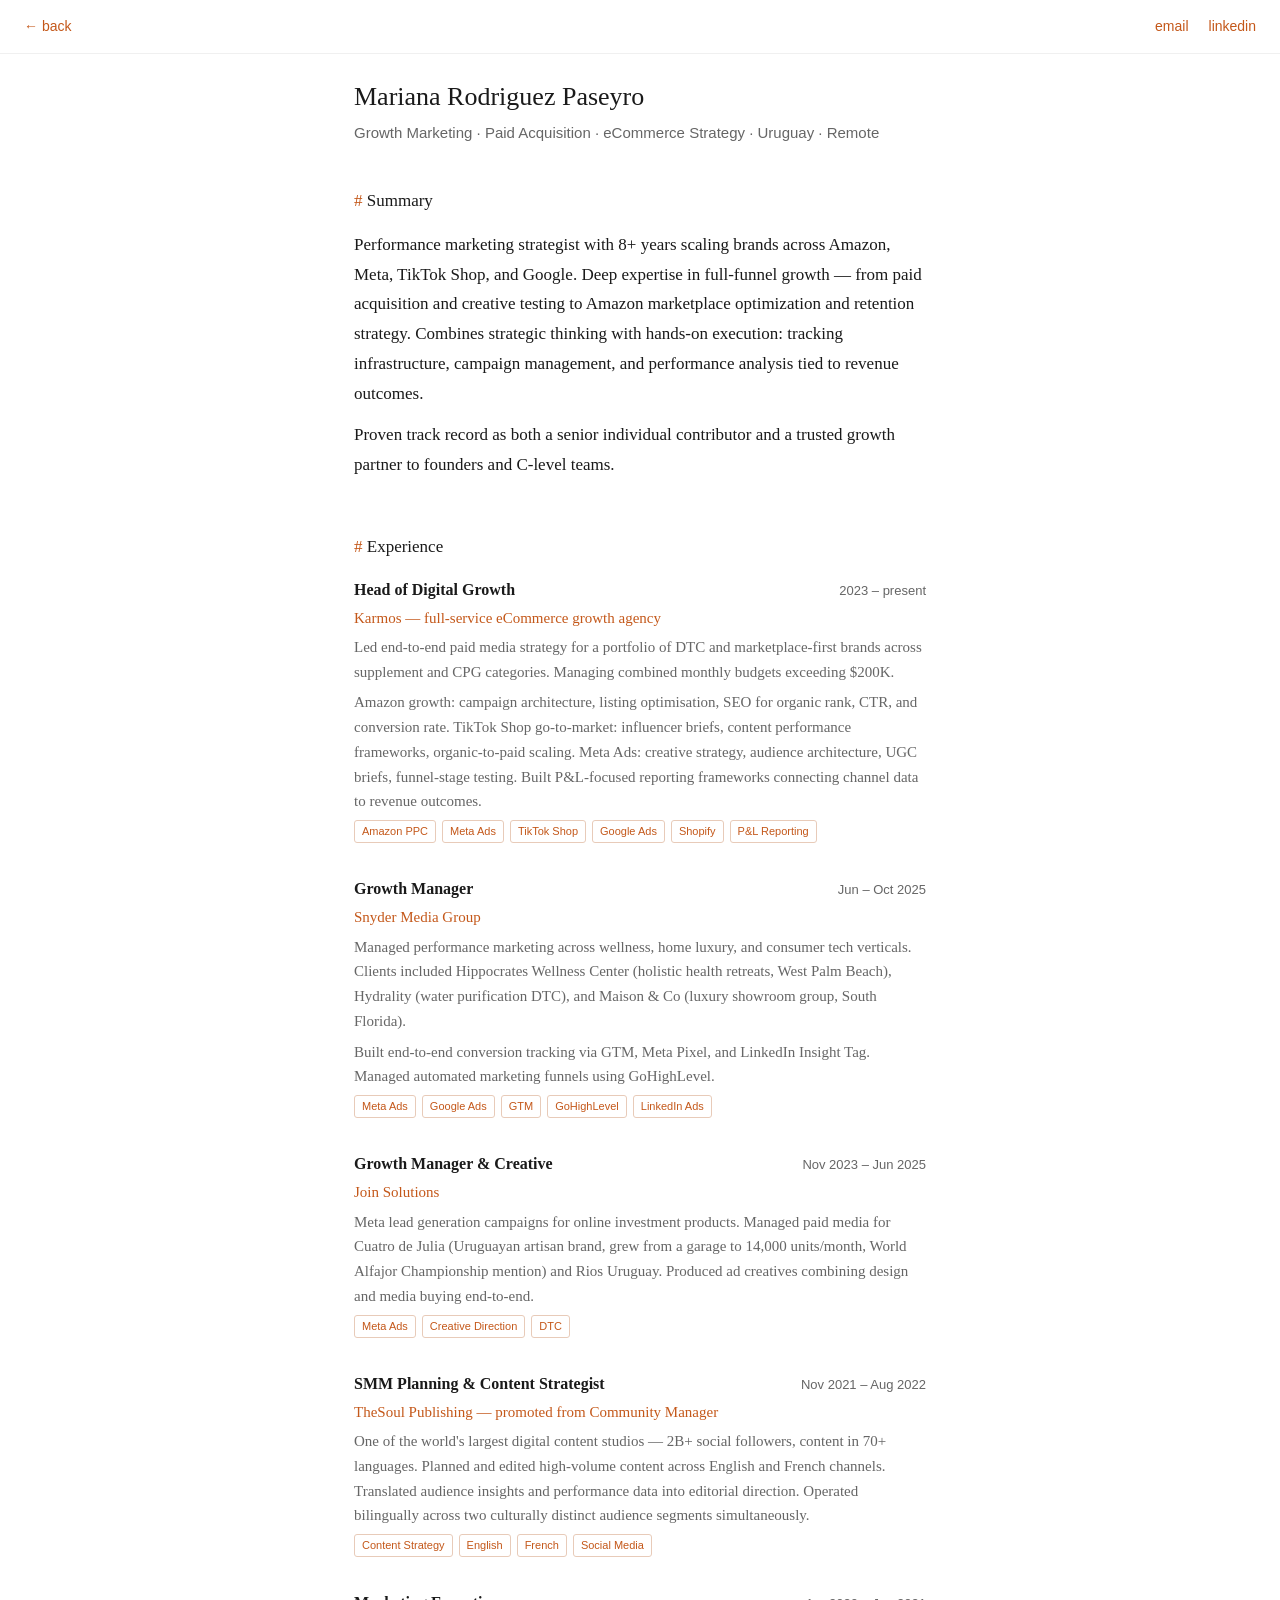
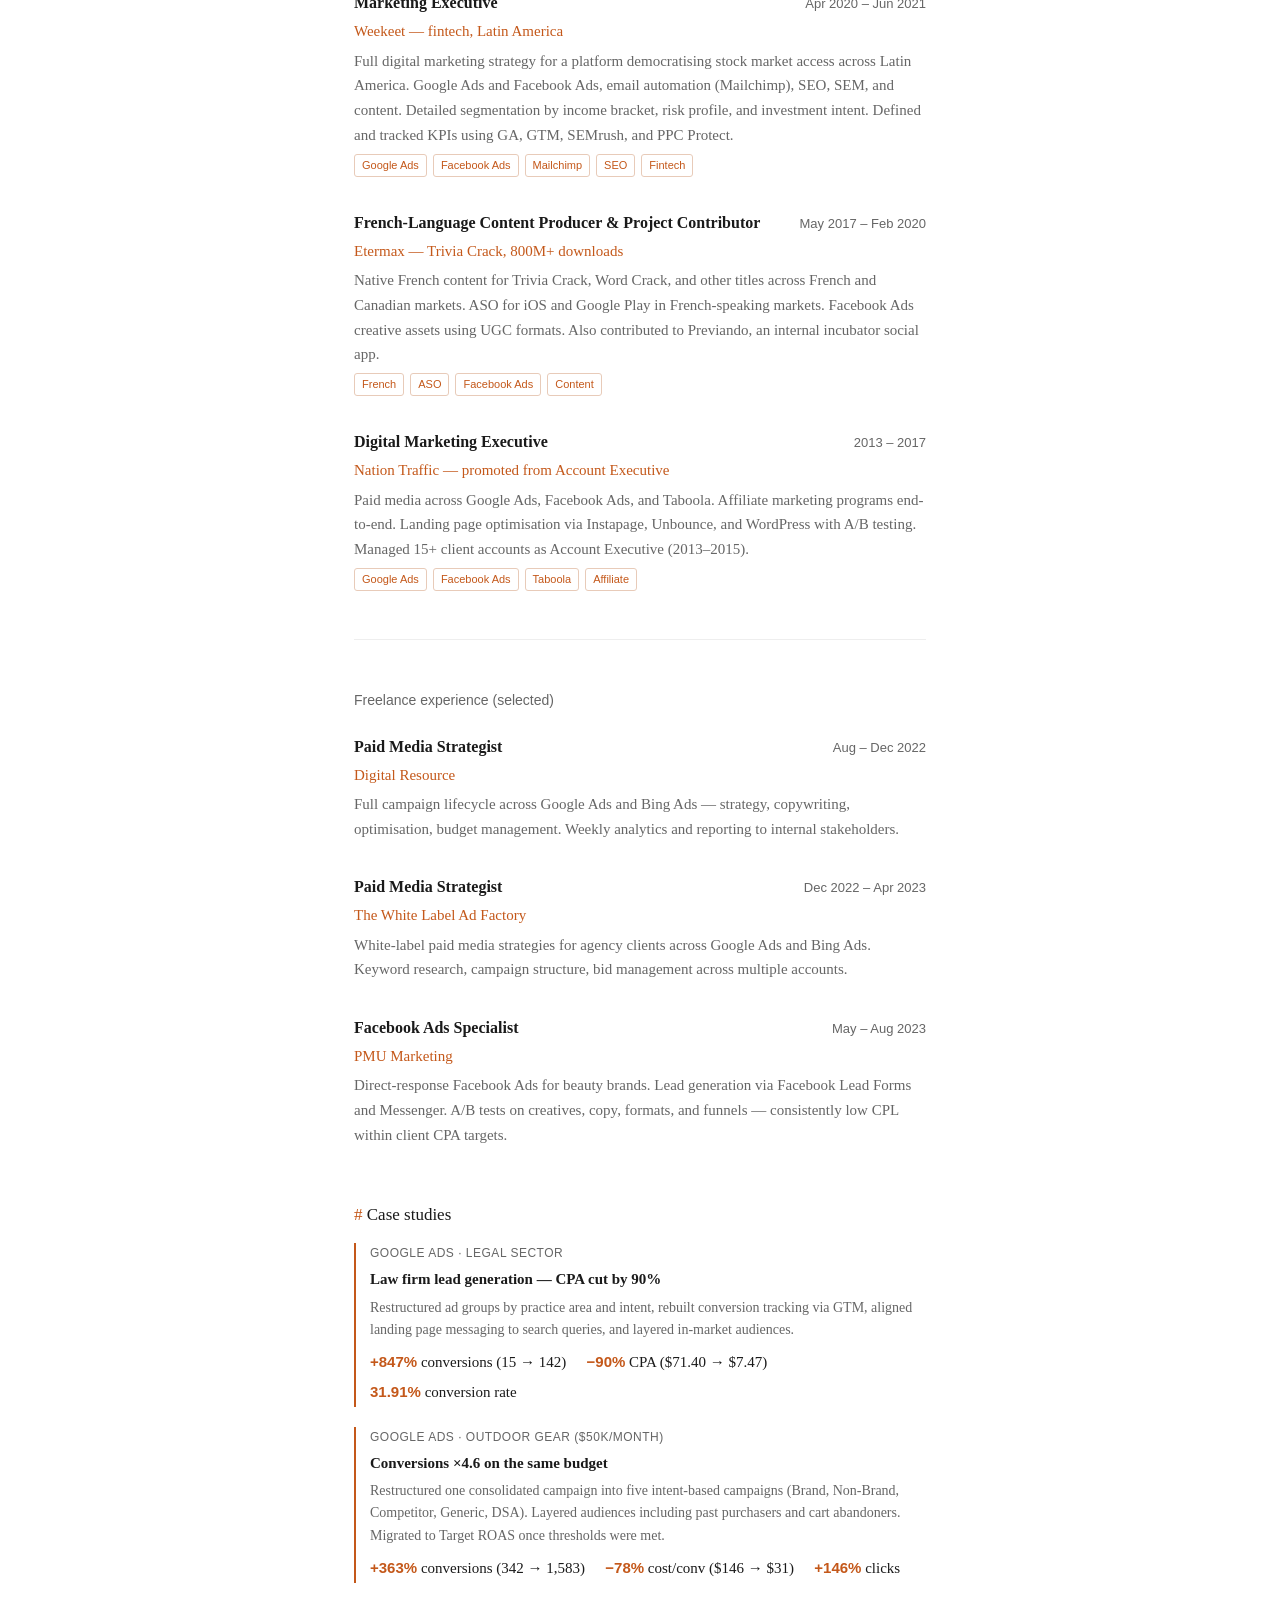
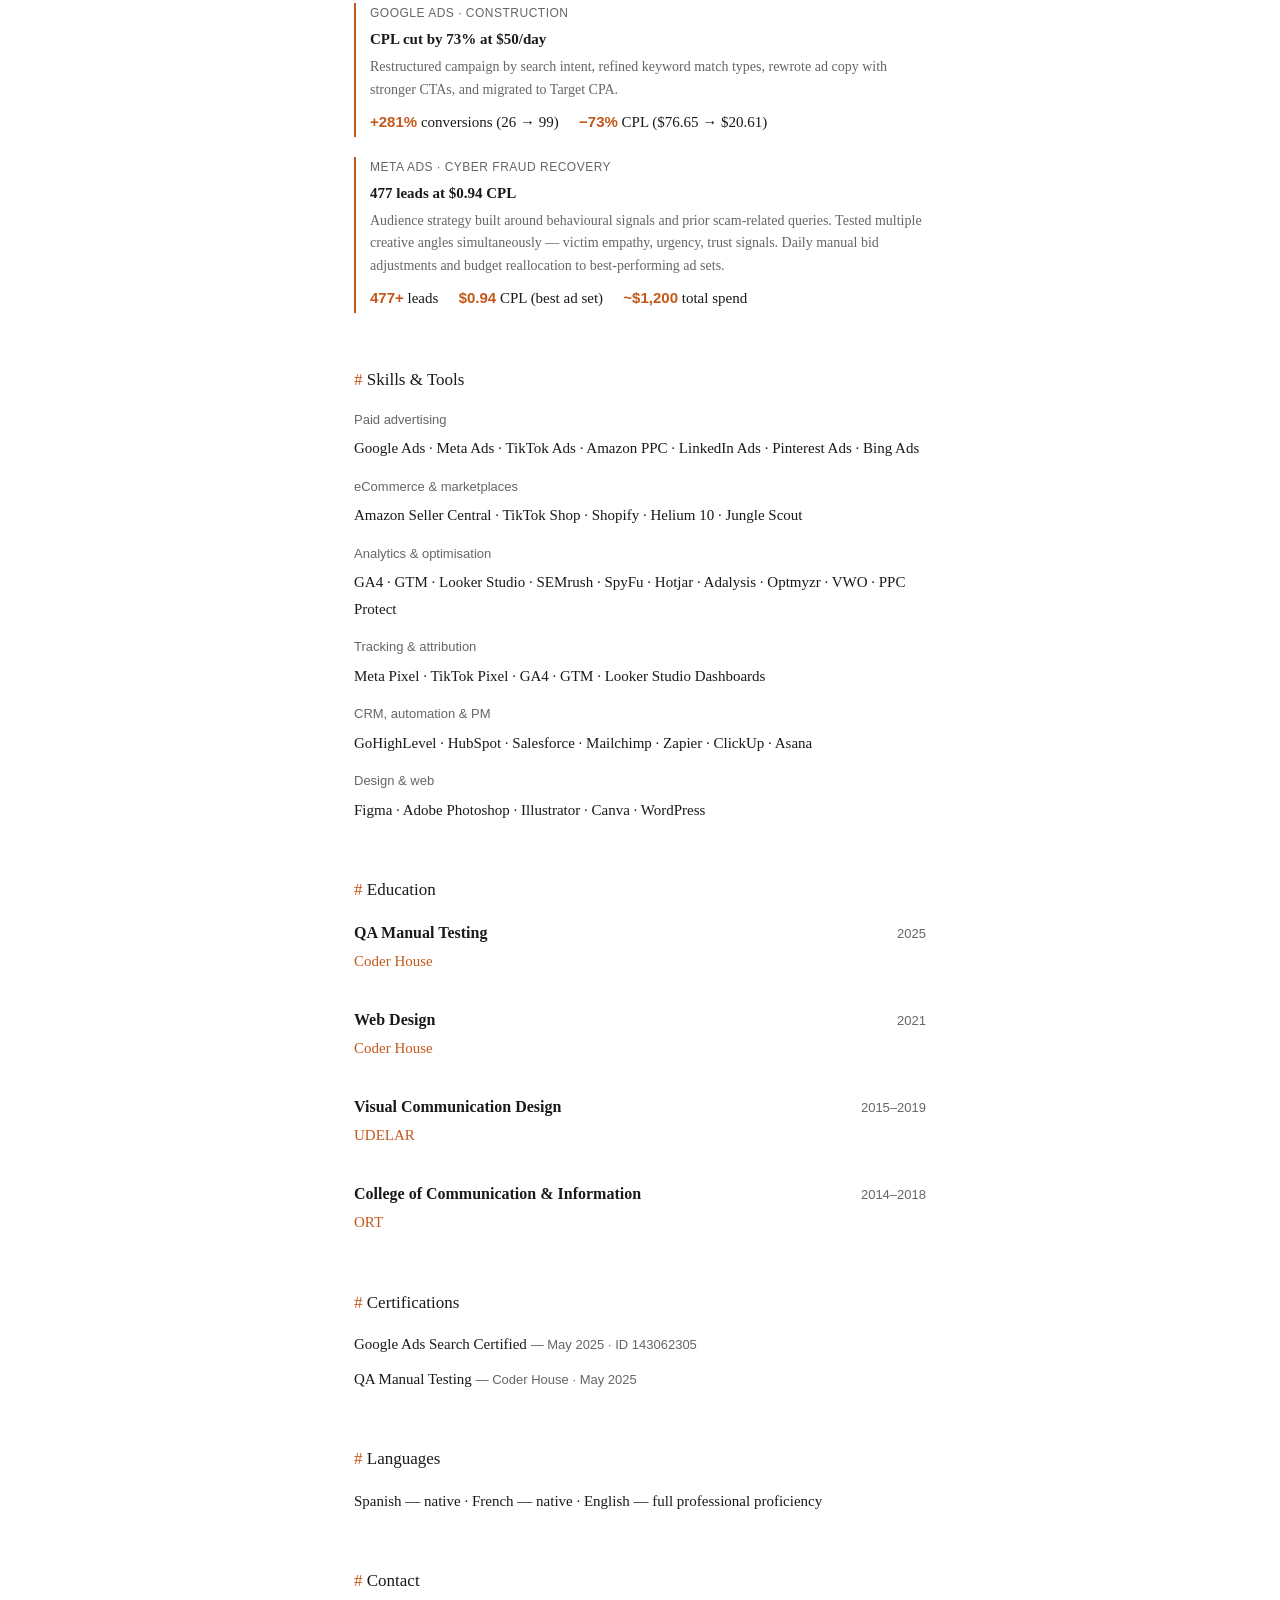
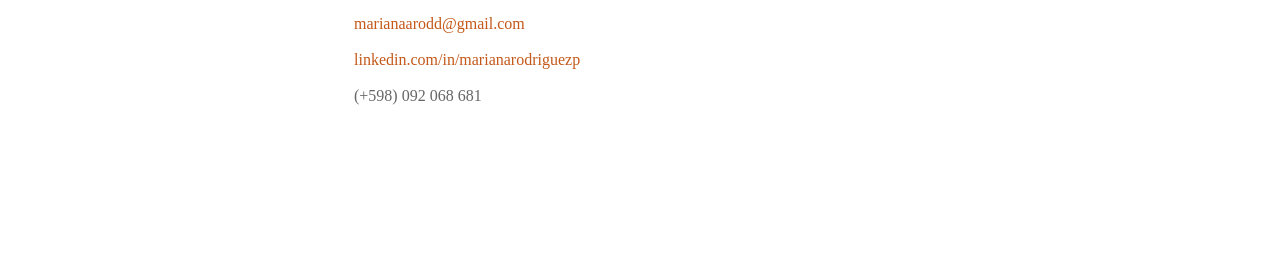
==== cv.html @ 10cc5218 "Add files via upload" ====
<!DOCTYPE html>
<html lang="en">
<head>
<meta charset="UTF-8">
<meta name="viewport" content="width=device-width, initial-scale=1.0">
<title>Mariana Rodriguez — CV</title>
<link rel="preconnect" href="https://fonts.googleapis.com">
<link href="https://fonts.googleapis.com/css2?family=IBM+Plex+Mono:ital,wght@0,400;0,500;1,400&family=IBM+Plex+Sans:wght@300;400;500&display=swap" rel="stylesheet">
<style>
  *, *::before, *::after { box-sizing: border-box; margin: 0; padding: 0; }
  :root { --accent: #C4581A; --text: #1a1a1a; --muted: #666; }

  body {
    background: #fff;
    color: var(--text);
    font-family: Georgia, 'Times New Roman', serif;
    font-size: 17px;
    line-height: 1.75;
    max-width: 620px;
    margin: 0 auto;
    padding: 80px 24px 100px;
  }

  .top-nav {
    position: fixed;
    top: 0; left: 0; right: 0;
    background: #fff;
    padding: 14px 24px;
    display: flex;
    justify-content: space-between;
    align-items: center;
    border-bottom: 1px solid #f0f0f0;
    z-index: 10;
  }

  .top-nav a {
    color: var(--accent);
    text-decoration: none;
    font-size: 14px;
    font-family: sans-serif;
  }

  .top-nav a:hover { text-decoration: underline; }

  .nav-right { display: flex; gap: 20px; }

  section { margin-bottom: 52px; }

  h1 {
    font-size: 26px;
    font-weight: normal;
    line-height: 1.3;
    margin-bottom: 6px;
  }

  .headline {
    font-size: 15px;
    color: var(--muted);
    font-family: sans-serif;
    margin-bottom: 40px;
  }

  h2 {
    font-size: 17px;
    font-weight: normal;
    margin-bottom: 14px;
  }

  h2::before { content: '# '; color: var(--accent); }

  p { margin-bottom: 12px; }
  p:last-child { margin-bottom: 0; }

  a { color: var(--accent); text-decoration: none; }
  a:hover { text-decoration: underline; }

  .exp-item { margin-bottom: 32px; }

  .exp-header {
    display: flex;
    justify-content: space-between;
    align-items: baseline;
    gap: 12px;
    flex-wrap: wrap;
    margin-bottom: 1px;
  }

  .exp-role { font-weight: bold; font-size: 16px; }
  .exp-period { font-size: 13px; color: var(--muted); font-family: sans-serif; white-space: nowrap; }
  .exp-company { color: var(--accent); font-size: 15px; margin-bottom: 4px; }
  .exp-desc { font-size: 15px; color: var(--muted); line-height: 1.65; margin-bottom: 6px; }

  .exp-tags { display: flex; flex-wrap: wrap; gap: 6px; margin-top: 6px; }

  .tag {
    display: inline-block;
    font-size: 11px;
    font-family: sans-serif;
    color: var(--accent);
    border: 1px solid #e8cbb9;
    padding: 1px 7px;
    border-radius: 3px;
  }

  .result-item {
    margin-bottom: 20px;
    padding-left: 14px;
    border-left: 2px solid var(--accent);
  }

  .result-platform { font-size: 12px; color: var(--muted); font-family: sans-serif; text-transform: uppercase; letter-spacing: 0.5px; margin-bottom: 2px; }
  .result-title { font-size: 15px; font-weight: bold; margin-bottom: 4px; }
  .result-desc { font-size: 14px; color: var(--muted); line-height: 1.6; margin-bottom: 6px; }
  .result-numbers { font-size: 14px; }

  .result-stat {
    display: inline-block;
    margin-right: 16px;
    font-size: 15px;
  }

  .result-stat strong {
    font-family: sans-serif;
    color: var(--accent);
  }

  .skills-block { margin-bottom: 14px; font-size: 15px; }
  .skills-label { color: var(--muted); font-size: 13px; font-family: sans-serif; margin-bottom: 4px; }

  .divider {
    border: none;
    border-top: 1px solid #eee;
    margin: 48px 0;
  }

  .cert-item { margin-bottom: 8px; font-size: 15px; }
  .cert-detail { color: var(--muted); font-size: 13px; font-family: sans-serif; }
</style>
</head>
<body>

<nav class="top-nav" style="font-family: 'IBM Plex Mono', monospace;">
  <a href="index.html">← back</a>
  <div class="nav-right">
    <a href="mailto:marianaarodd@gmail.com">email</a>
    <a href="https://linkedin.com/in/marianarodriguezp" target="_blank">linkedin</a>
  </div>
</nav>

<h1>Mariana Rodriguez Paseyro</h1>
<p class="headline">Growth Marketing · Paid Acquisition · eCommerce Strategy · Uruguay · Remote</p>

<section>
  <h2>Summary</h2>
  <p>Performance marketing strategist with 8+ years scaling brands across Amazon, Meta, TikTok Shop, and Google. Deep expertise in full-funnel growth — from paid acquisition and creative testing to Amazon marketplace optimization and retention strategy. Combines strategic thinking with hands-on execution: tracking infrastructure, campaign management, and performance analysis tied to revenue outcomes.</p>
  <p>Proven track record as both a senior individual contributor and a trusted growth partner to founders and C-level teams.</p>
</section>

<section>
  <h2>Experience</h2>

  <div class="exp-item">
    <div class="exp-header">
      <span class="exp-role">Head of Digital Growth</span>
      <span class="exp-period">2023 – present</span>
    </div>
    <div class="exp-company">Karmos — full-service eCommerce growth agency</div>
    <p class="exp-desc">Led end-to-end paid media strategy for a portfolio of DTC and marketplace-first brands across supplement and CPG categories. Managing combined monthly budgets exceeding $200K.</p>
    <p class="exp-desc">Amazon growth: campaign architecture, listing optimisation, SEO for organic rank, CTR, and conversion rate. TikTok Shop go-to-market: influencer briefs, content performance frameworks, organic-to-paid scaling. Meta Ads: creative strategy, audience architecture, UGC briefs, funnel-stage testing. Built P&L-focused reporting frameworks connecting channel data to revenue outcomes.</p>
    <div class="exp-tags">
      <span class="tag">Amazon PPC</span><span class="tag">Meta Ads</span><span class="tag">TikTok Shop</span><span class="tag">Google Ads</span><span class="tag">Shopify</span><span class="tag">P&L Reporting</span>
    </div>
  </div>

  <div class="exp-item">
    <div class="exp-header">
      <span class="exp-role">Growth Manager</span>
      <span class="exp-period">Jun – Oct 2025</span>
    </div>
    <div class="exp-company">Snyder Media Group</div>
    <p class="exp-desc">Managed performance marketing across wellness, home luxury, and consumer tech verticals. Clients included Hippocrates Wellness Center (holistic health retreats, West Palm Beach), Hydrality (water purification DTC), and Maison & Co (luxury showroom group, South Florida).</p>
    <p class="exp-desc">Built end-to-end conversion tracking via GTM, Meta Pixel, and LinkedIn Insight Tag. Managed automated marketing funnels using GoHighLevel.</p>
    <div class="exp-tags">
      <span class="tag">Meta Ads</span><span class="tag">Google Ads</span><span class="tag">GTM</span><span class="tag">GoHighLevel</span><span class="tag">LinkedIn Ads</span>
    </div>
  </div>

  <div class="exp-item">
    <div class="exp-header">
      <span class="exp-role">Growth Manager & Creative</span>
      <span class="exp-period">Nov 2023 – Jun 2025</span>
    </div>
    <div class="exp-company">Join Solutions</div>
    <p class="exp-desc">Meta lead generation campaigns for online investment products. Managed paid media for Cuatro de Julia (Uruguayan artisan brand, grew from a garage to 14,000 units/month, World Alfajor Championship mention) and Rios Uruguay. Produced ad creatives combining design and media buying end-to-end.</p>
    <div class="exp-tags">
      <span class="tag">Meta Ads</span><span class="tag">Creative Direction</span><span class="tag">DTC</span>
    </div>
  </div>

  <div class="exp-item">
    <div class="exp-header">
      <span class="exp-role">SMM Planning & Content Strategist</span>
      <span class="exp-period">Nov 2021 – Aug 2022</span>
    </div>
    <div class="exp-company">TheSoul Publishing — promoted from Community Manager</div>
    <p class="exp-desc">One of the world's largest digital content studios — 2B+ social followers, content in 70+ languages. Planned and edited high-volume content across English and French channels. Translated audience insights and performance data into editorial direction. Operated bilingually across two culturally distinct audience segments simultaneously.</p>
    <div class="exp-tags">
      <span class="tag">Content Strategy</span><span class="tag">English</span><span class="tag">French</span><span class="tag">Social Media</span>
    </div>
  </div>

  <div class="exp-item">
    <div class="exp-header">
      <span class="exp-role">Marketing Executive</span>
      <span class="exp-period">Apr 2020 – Jun 2021</span>
    </div>
    <div class="exp-company">Weekeet — fintech, Latin America</div>
    <p class="exp-desc">Full digital marketing strategy for a platform democratising stock market access across Latin America. Google Ads and Facebook Ads, email automation (Mailchimp), SEO, SEM, and content. Detailed segmentation by income bracket, risk profile, and investment intent. Defined and tracked KPIs using GA, GTM, SEMrush, and PPC Protect.</p>
    <div class="exp-tags">
      <span class="tag">Google Ads</span><span class="tag">Facebook Ads</span><span class="tag">Mailchimp</span><span class="tag">SEO</span><span class="tag">Fintech</span>
    </div>
  </div>

  <div class="exp-item">
    <div class="exp-header">
      <span class="exp-role">French-Language Content Producer & Project Contributor</span>
      <span class="exp-period">May 2017 – Feb 2020</span>
    </div>
    <div class="exp-company">Etermax — Trivia Crack, 800M+ downloads</div>
    <p class="exp-desc">Native French content for Trivia Crack, Word Crack, and other titles across French and Canadian markets. ASO for iOS and Google Play in French-speaking markets. Facebook Ads creative assets using UGC formats. Also contributed to Previando, an internal incubator social app.</p>
    <div class="exp-tags">
      <span class="tag">French</span><span class="tag">ASO</span><span class="tag">Facebook Ads</span><span class="tag">Content</span>
    </div>
  </div>

  <div class="exp-item">
    <div class="exp-header">
      <span class="exp-role">Digital Marketing Executive</span>
      <span class="exp-period">2013 – 2017</span>
    </div>
    <div class="exp-company">Nation Traffic — promoted from Account Executive</div>
    <p class="exp-desc">Paid media across Google Ads, Facebook Ads, and Taboola. Affiliate marketing programs end-to-end. Landing page optimisation via Instapage, Unbounce, and WordPress with A/B testing. Managed 15+ client accounts as Account Executive (2013–2015).</p>
    <div class="exp-tags">
      <span class="tag">Google Ads</span><span class="tag">Facebook Ads</span><span class="tag">Taboola</span><span class="tag">Affiliate</span>
    </div>
  </div>

  <hr class="divider">

  <p style="font-size: 14px; color: var(--muted); font-family: sans-serif; margin-bottom: 20px;">Freelance experience (selected)</p>

  <div class="exp-item">
    <div class="exp-header">
      <span class="exp-role">Paid Media Strategist</span>
      <span class="exp-period">Aug – Dec 2022</span>
    </div>
    <div class="exp-company">Digital Resource</div>
    <p class="exp-desc">Full campaign lifecycle across Google Ads and Bing Ads — strategy, copywriting, optimisation, budget management. Weekly analytics and reporting to internal stakeholders.</p>
  </div>

  <div class="exp-item">
    <div class="exp-header">
      <span class="exp-role">Paid Media Strategist</span>
      <span class="exp-period">Dec 2022 – Apr 2023</span>
    </div>
    <div class="exp-company">The White Label Ad Factory</div>
    <p class="exp-desc">White-label paid media strategies for agency clients across Google Ads and Bing Ads. Keyword research, campaign structure, bid management across multiple accounts.</p>
  </div>

  <div class="exp-item">
    <div class="exp-header">
      <span class="exp-role">Facebook Ads Specialist</span>
      <span class="exp-period">May – Aug 2023</span>
    </div>
    <div class="exp-company">PMU Marketing</div>
    <p class="exp-desc">Direct-response Facebook Ads for beauty brands. Lead generation via Facebook Lead Forms and Messenger. A/B tests on creatives, copy, formats, and funnels — consistently low CPL within client CPA targets.</p>
  </div>
</section>

<section>
  <h2>Case studies</h2>

  <div class="result-item">
    <div class="result-platform">Google Ads · Legal sector</div>
    <div class="result-title">Law firm lead generation — CPA cut by 90%</div>
    <p class="result-desc">Restructured ad groups by practice area and intent, rebuilt conversion tracking via GTM, aligned landing page messaging to search queries, and layered in-market audiences.</p>
    <div>
      <span class="result-stat"><strong>+847%</strong> conversions (15 → 142)</span>
      <span class="result-stat"><strong>−90%</strong> CPA ($71.40 → $7.47)</span>
      <span class="result-stat"><strong>31.91%</strong> conversion rate</span>
    </div>
  </div>

  <div class="result-item">
    <div class="result-platform">Google Ads · Outdoor Gear ($50K/month)</div>
    <div class="result-title">Conversions ×4.6 on the same budget</div>
    <p class="result-desc">Restructured one consolidated campaign into five intent-based campaigns (Brand, Non-Brand, Competitor, Generic, DSA). Layered audiences including past purchasers and cart abandoners. Migrated to Target ROAS once thresholds were met.</p>
    <div>
      <span class="result-stat"><strong>+363%</strong> conversions (342 → 1,583)</span>
      <span class="result-stat"><strong>−78%</strong> cost/conv ($146 → $31)</span>
      <span class="result-stat"><strong>+146%</strong> clicks</span>
    </div>
  </div>

  <div class="result-item">
    <div class="result-platform">Google Ads · Construction</div>
    <div class="result-title">CPL cut by 73% at $50/day</div>
    <p class="result-desc">Restructured campaign by search intent, refined keyword match types, rewrote ad copy with stronger CTAs, and migrated to Target CPA.</p>
    <div>
      <span class="result-stat"><strong>+281%</strong> conversions (26 → 99)</span>
      <span class="result-stat"><strong>−73%</strong> CPL ($76.65 → $20.61)</span>
    </div>
  </div>

  <div class="result-item">
    <div class="result-platform">Meta Ads · Cyber Fraud Recovery</div>
    <div class="result-title">477 leads at $0.94 CPL</div>
    <p class="result-desc">Audience strategy built around behavioural signals and prior scam-related queries. Tested multiple creative angles simultaneously — victim empathy, urgency, trust signals. Daily manual bid adjustments and budget reallocation to best-performing ad sets.</p>
    <div>
      <span class="result-stat"><strong>477+</strong> leads</span>
      <span class="result-stat"><strong>$0.94</strong> CPL (best ad set)</span>
      <span class="result-stat"><strong>~$1,200</strong> total spend</span>
    </div>
  </div>
</section>

<section>
  <h2>Skills & Tools</h2>

  <div class="skills-block">
    <div class="skills-label">Paid advertising</div>
    Google Ads · Meta Ads · TikTok Ads · Amazon PPC · LinkedIn Ads · Pinterest Ads · Bing Ads
  </div>
  <div class="skills-block">
    <div class="skills-label">eCommerce & marketplaces</div>
    Amazon Seller Central · TikTok Shop · Shopify · Helium 10 · Jungle Scout
  </div>
  <div class="skills-block">
    <div class="skills-label">Analytics & optimisation</div>
    GA4 · GTM · Looker Studio · SEMrush · SpyFu · Hotjar · Adalysis · Optmyzr · VWO · PPC Protect
  </div>
  <div class="skills-block">
    <div class="skills-label">Tracking & attribution</div>
    Meta Pixel · TikTok Pixel · GA4 · GTM · Looker Studio Dashboards
  </div>
  <div class="skills-block">
    <div class="skills-label">CRM, automation & PM</div>
    GoHighLevel · HubSpot · Salesforce · Mailchimp · Zapier · ClickUp · Asana
  </div>
  <div class="skills-block">
    <div class="skills-label">Design & web</div>
    Figma · Adobe Photoshop · Illustrator · Canva · WordPress
  </div>
</section>

<section>
  <h2>Education</h2>
  <div class="exp-item">
    <div class="exp-header">
      <span class="exp-role">QA Manual Testing</span>
      <span class="exp-period">2025</span>
    </div>
    <div class="exp-company">Coder House</div>
  </div>
  <div class="exp-item">
    <div class="exp-header">
      <span class="exp-role">Web Design</span>
      <span class="exp-period">2021</span>
    </div>
    <div class="exp-company">Coder House</div>
  </div>
  <div class="exp-item">
    <div class="exp-header">
      <span class="exp-role">Visual Communication Design</span>
      <span class="exp-period">2015–2019</span>
    </div>
    <div class="exp-company">UDELAR</div>
  </div>
  <div class="exp-item">
    <div class="exp-header">
      <span class="exp-role">College of Communication & Information</span>
      <span class="exp-period">2014–2018</span>
    </div>
    <div class="exp-company">ORT</div>
  </div>
</section>

<section>
  <h2>Certifications</h2>
  <div class="cert-item">Google Ads Search Certified <span class="cert-detail">— May 2025 · ID 143062305</span></div>
  <div class="cert-item">QA Manual Testing <span class="cert-detail">— Coder House · May 2025</span></div>
</section>

<section>
  <h2>Languages</h2>
  <div class="skills-block">Spanish — native · French — native · English — full professional proficiency</div>
</section>

<section>
  <h2>Contact</h2>
  <ul style="list-style:none; display:flex; flex-direction:column; gap:8px; font-size:16px;">
    <li><a href="mailto:marianaarodd@gmail.com">marianaarodd@gmail.com</a></li>
    <li><a href="https://linkedin.com/in/marianarodriguezp" target="_blank">linkedin.com/in/marianarodriguezp</a></li>
    <li style="color:var(--muted);">(+598) 092 068 681</li>
  </ul>
</section>

</body>
</html>
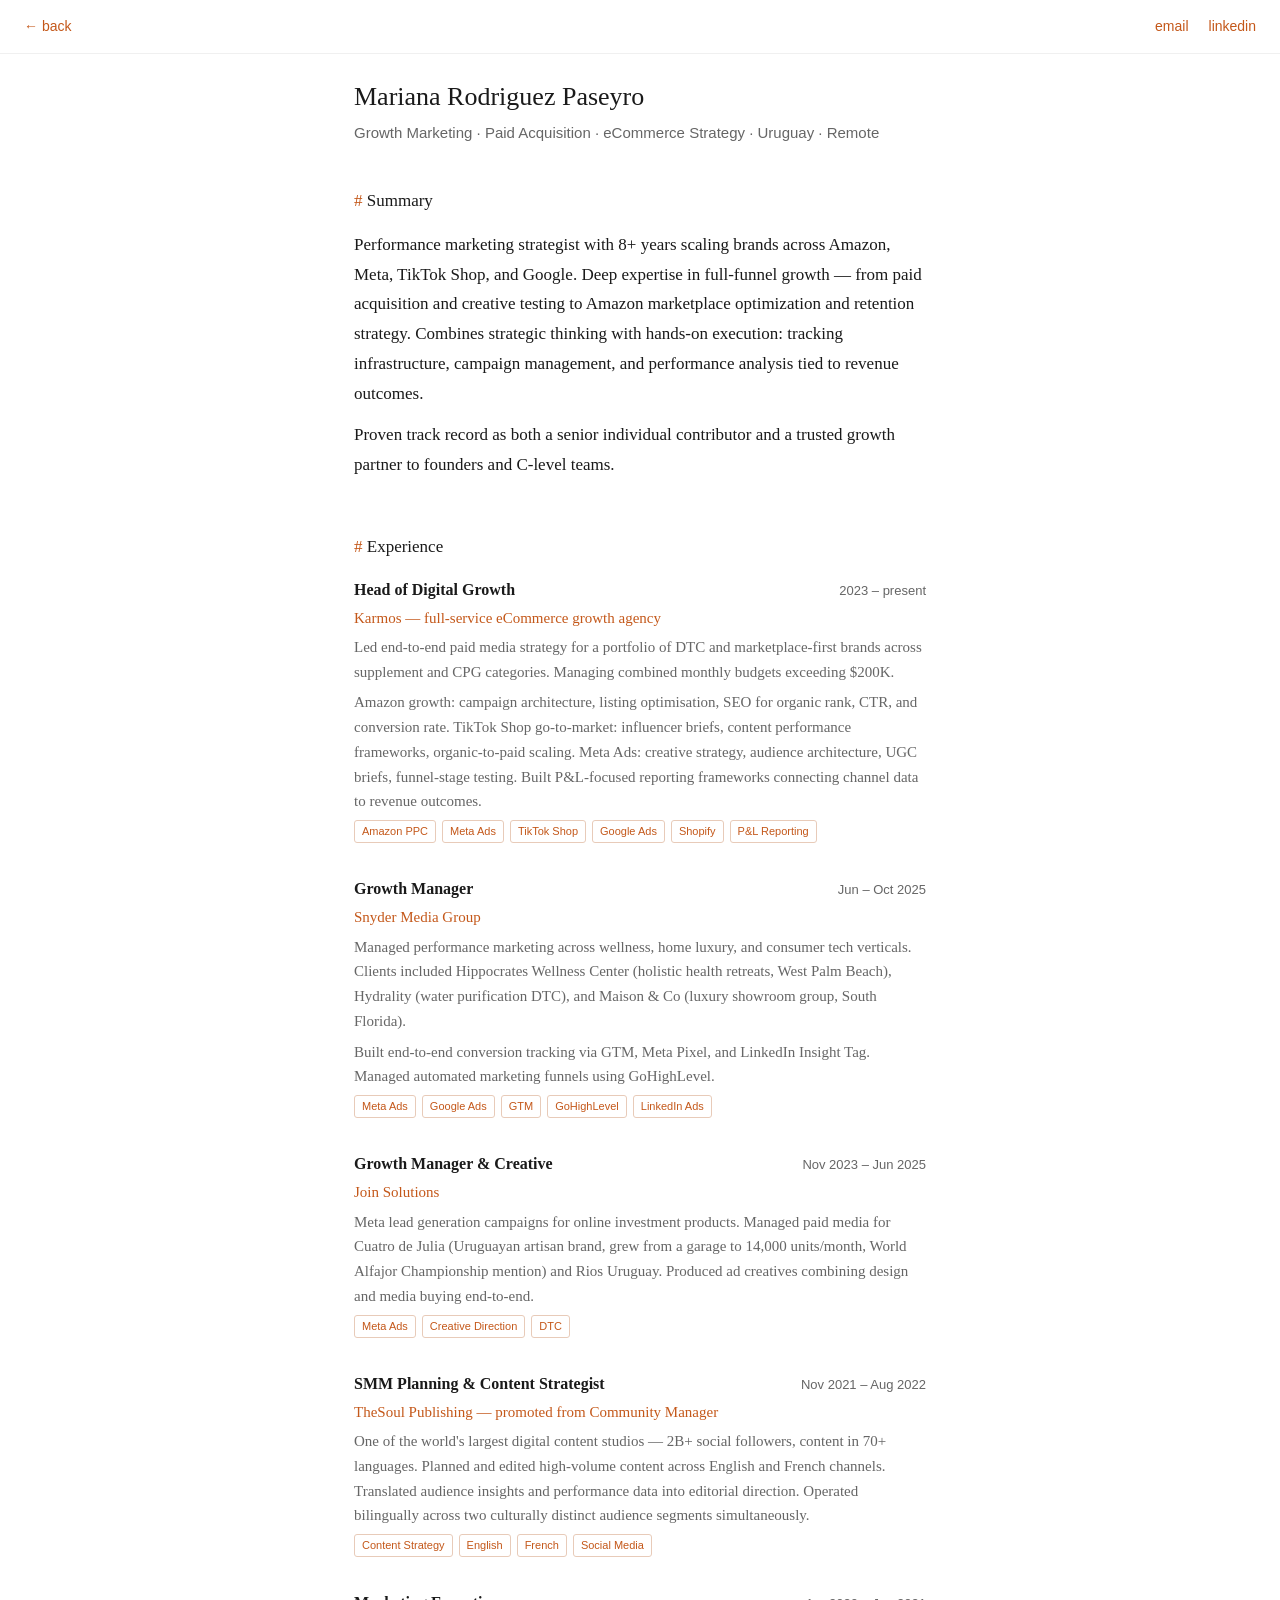
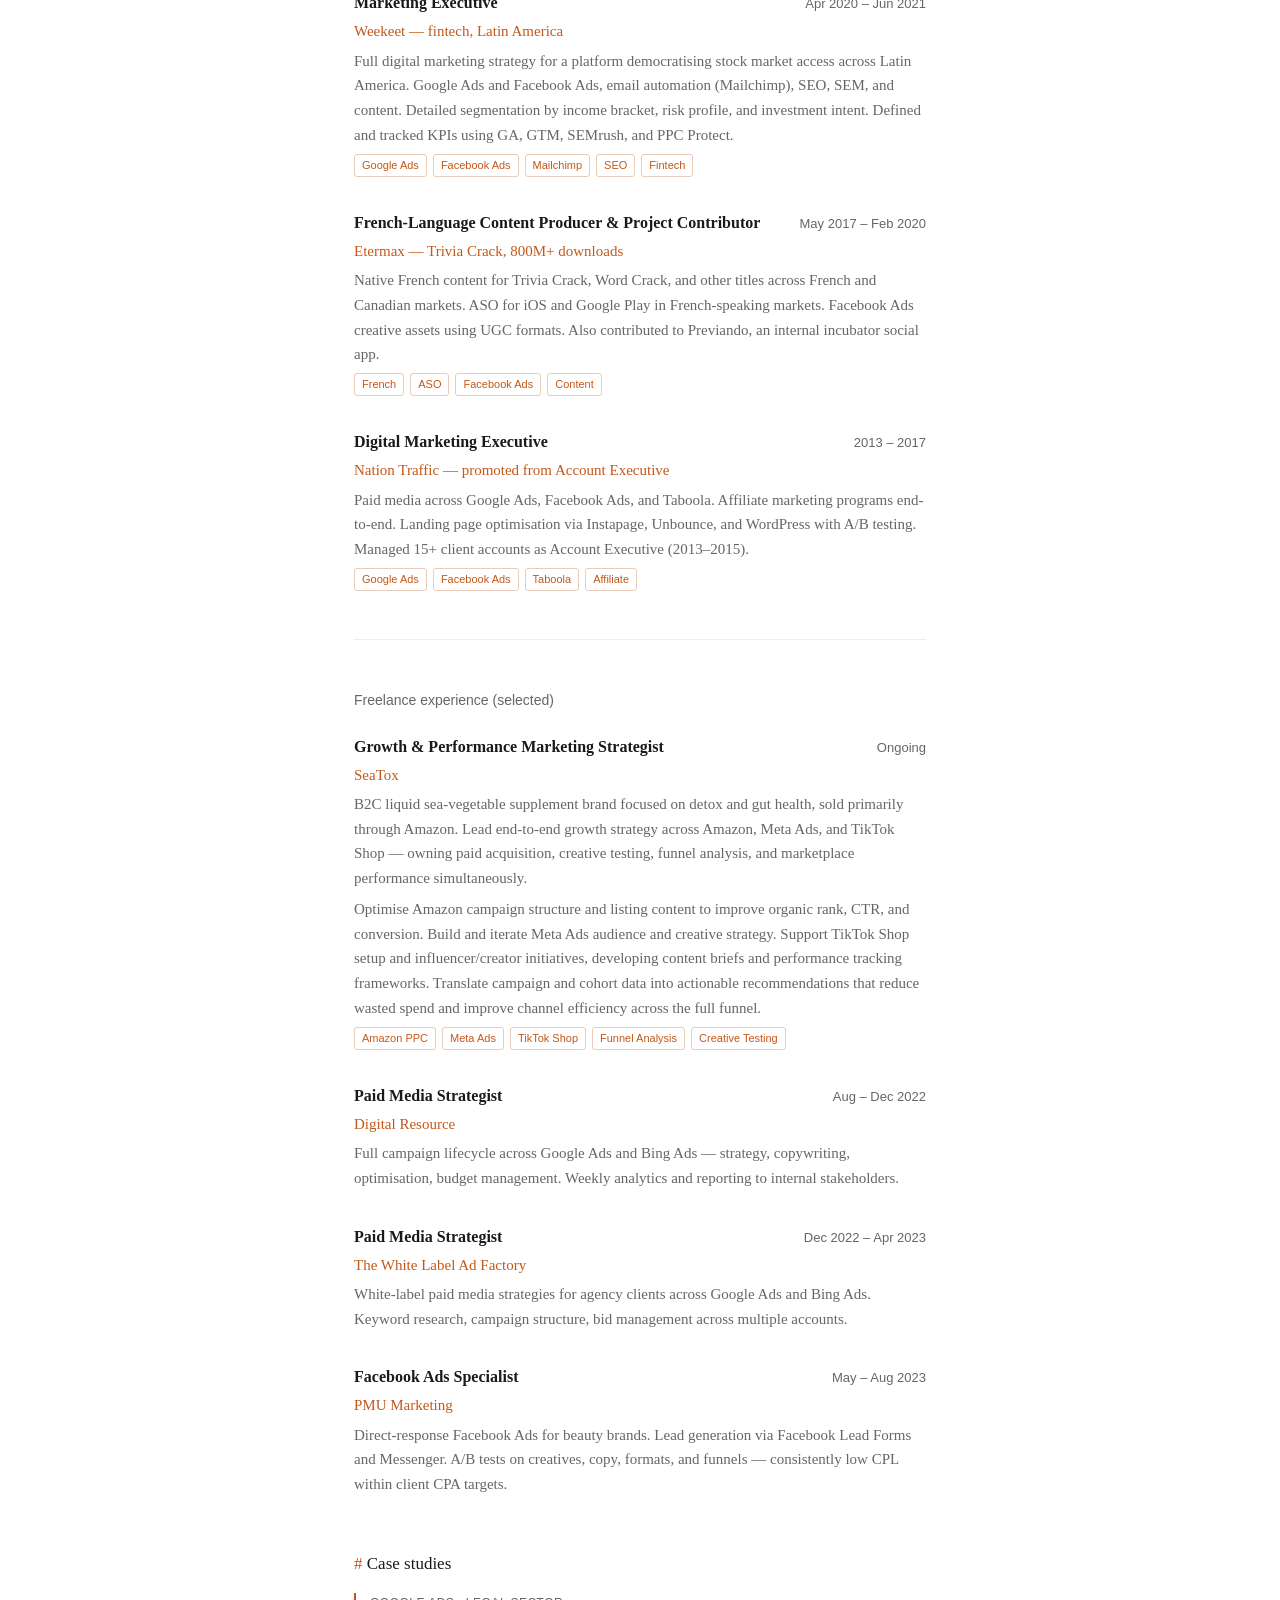
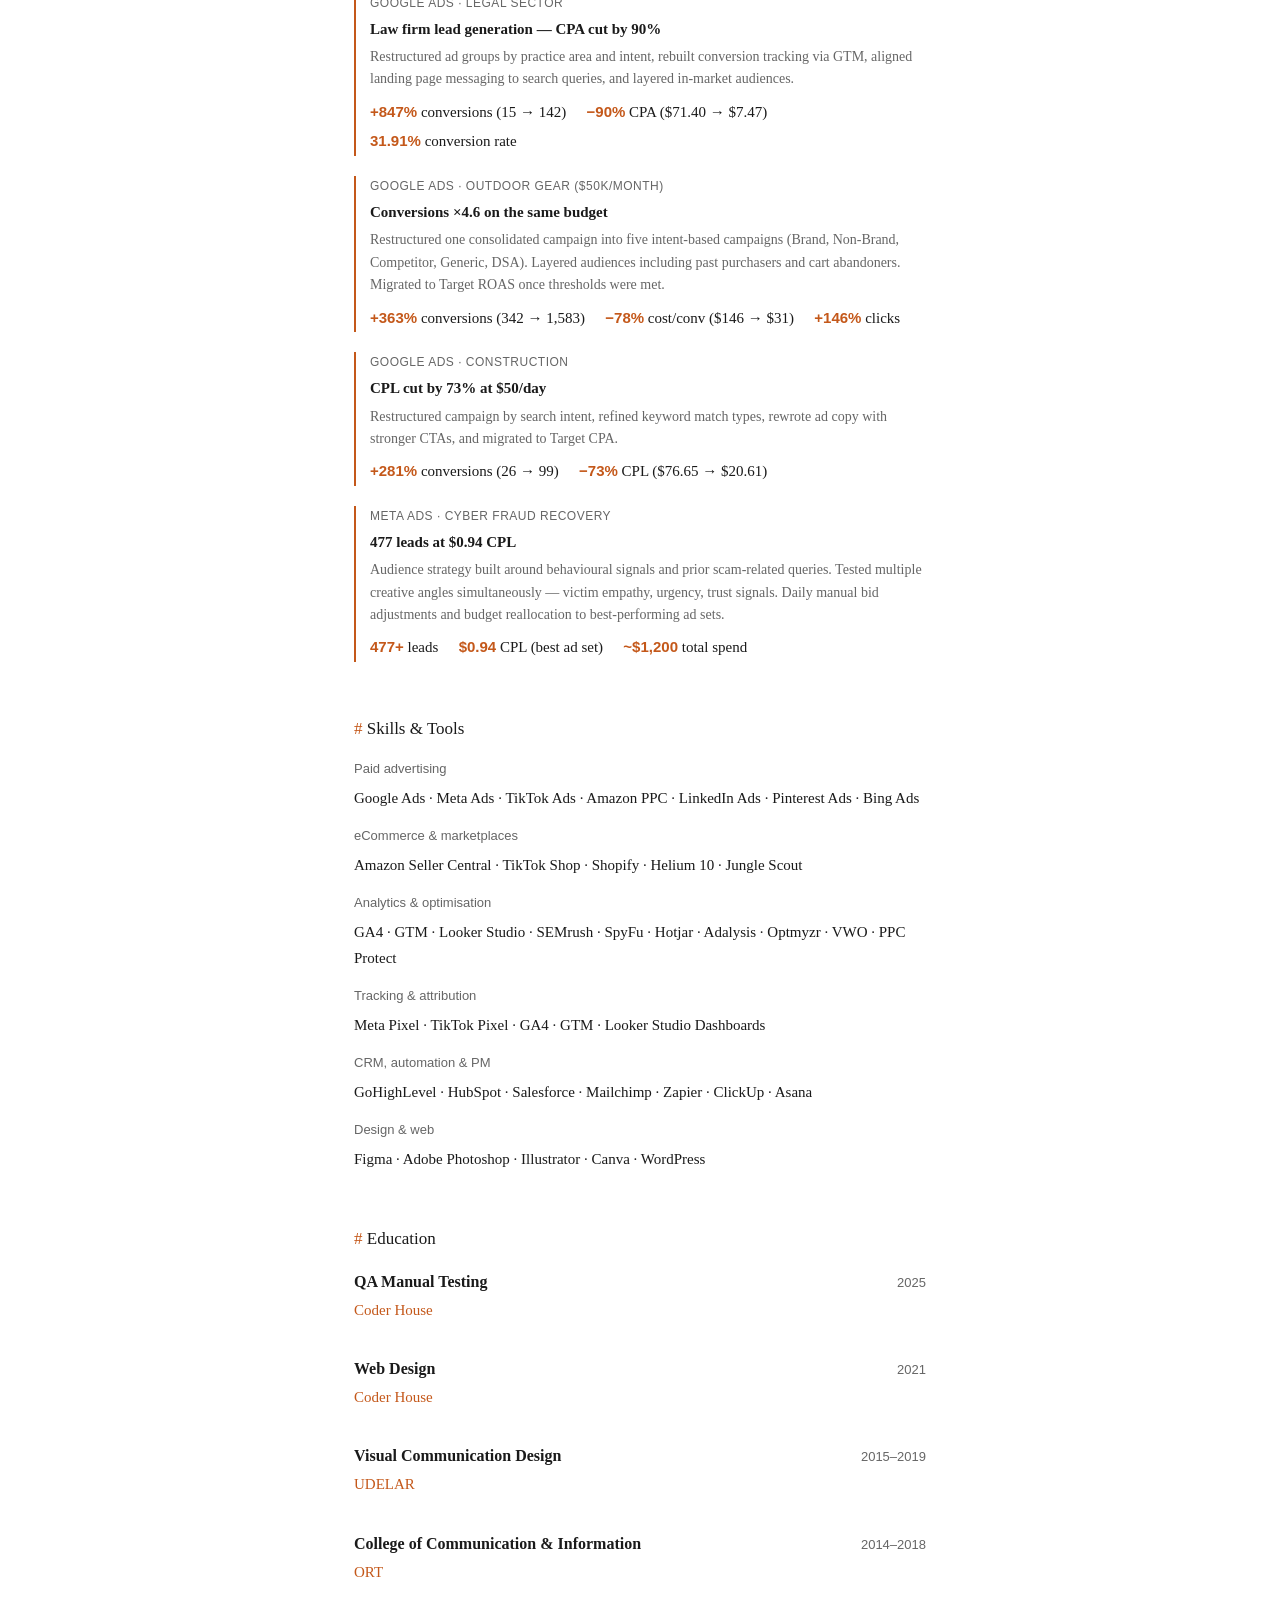
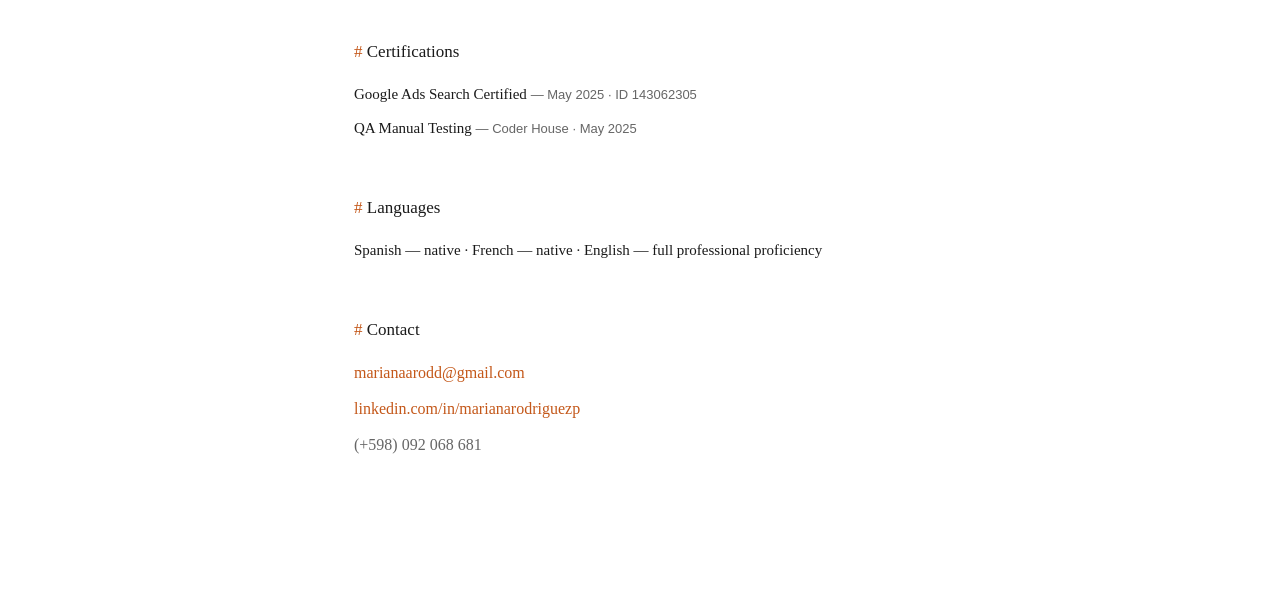
==== commit 0484b79c: "Add files via upload" ====
--- a/cv.html
+++ b/cv.html
@@ -251,6 +251,19 @@
 
   <div class="exp-item">
     <div class="exp-header">
+      <span class="exp-role">Growth & Performance Marketing Strategist</span>
+      <span class="exp-period">Ongoing</span>
+    </div>
+    <div class="exp-company">SeaTox</div>
+    <p class="exp-desc">B2C liquid sea-vegetable supplement brand focused on detox and gut health, sold primarily through Amazon. Lead end-to-end growth strategy across Amazon, Meta Ads, and TikTok Shop — owning paid acquisition, creative testing, funnel analysis, and marketplace performance simultaneously.</p>
+    <p class="exp-desc">Optimise Amazon campaign structure and listing content to improve organic rank, CTR, and conversion. Build and iterate Meta Ads audience and creative strategy. Support TikTok Shop setup and influencer/creator initiatives, developing content briefs and performance tracking frameworks. Translate campaign and cohort data into actionable recommendations that reduce wasted spend and improve channel efficiency across the full funnel.</p>
+    <div class="exp-tags">
+      <span class="tag">Amazon PPC</span><span class="tag">Meta Ads</span><span class="tag">TikTok Shop</span><span class="tag">Funnel Analysis</span><span class="tag">Creative Testing</span>
+    </div>
+  </div>
+
+  <div class="exp-item">
+    <div class="exp-header">
       <span class="exp-role">Paid Media Strategist</span>
       <span class="exp-period">Aug – Dec 2022</span>
     </div>
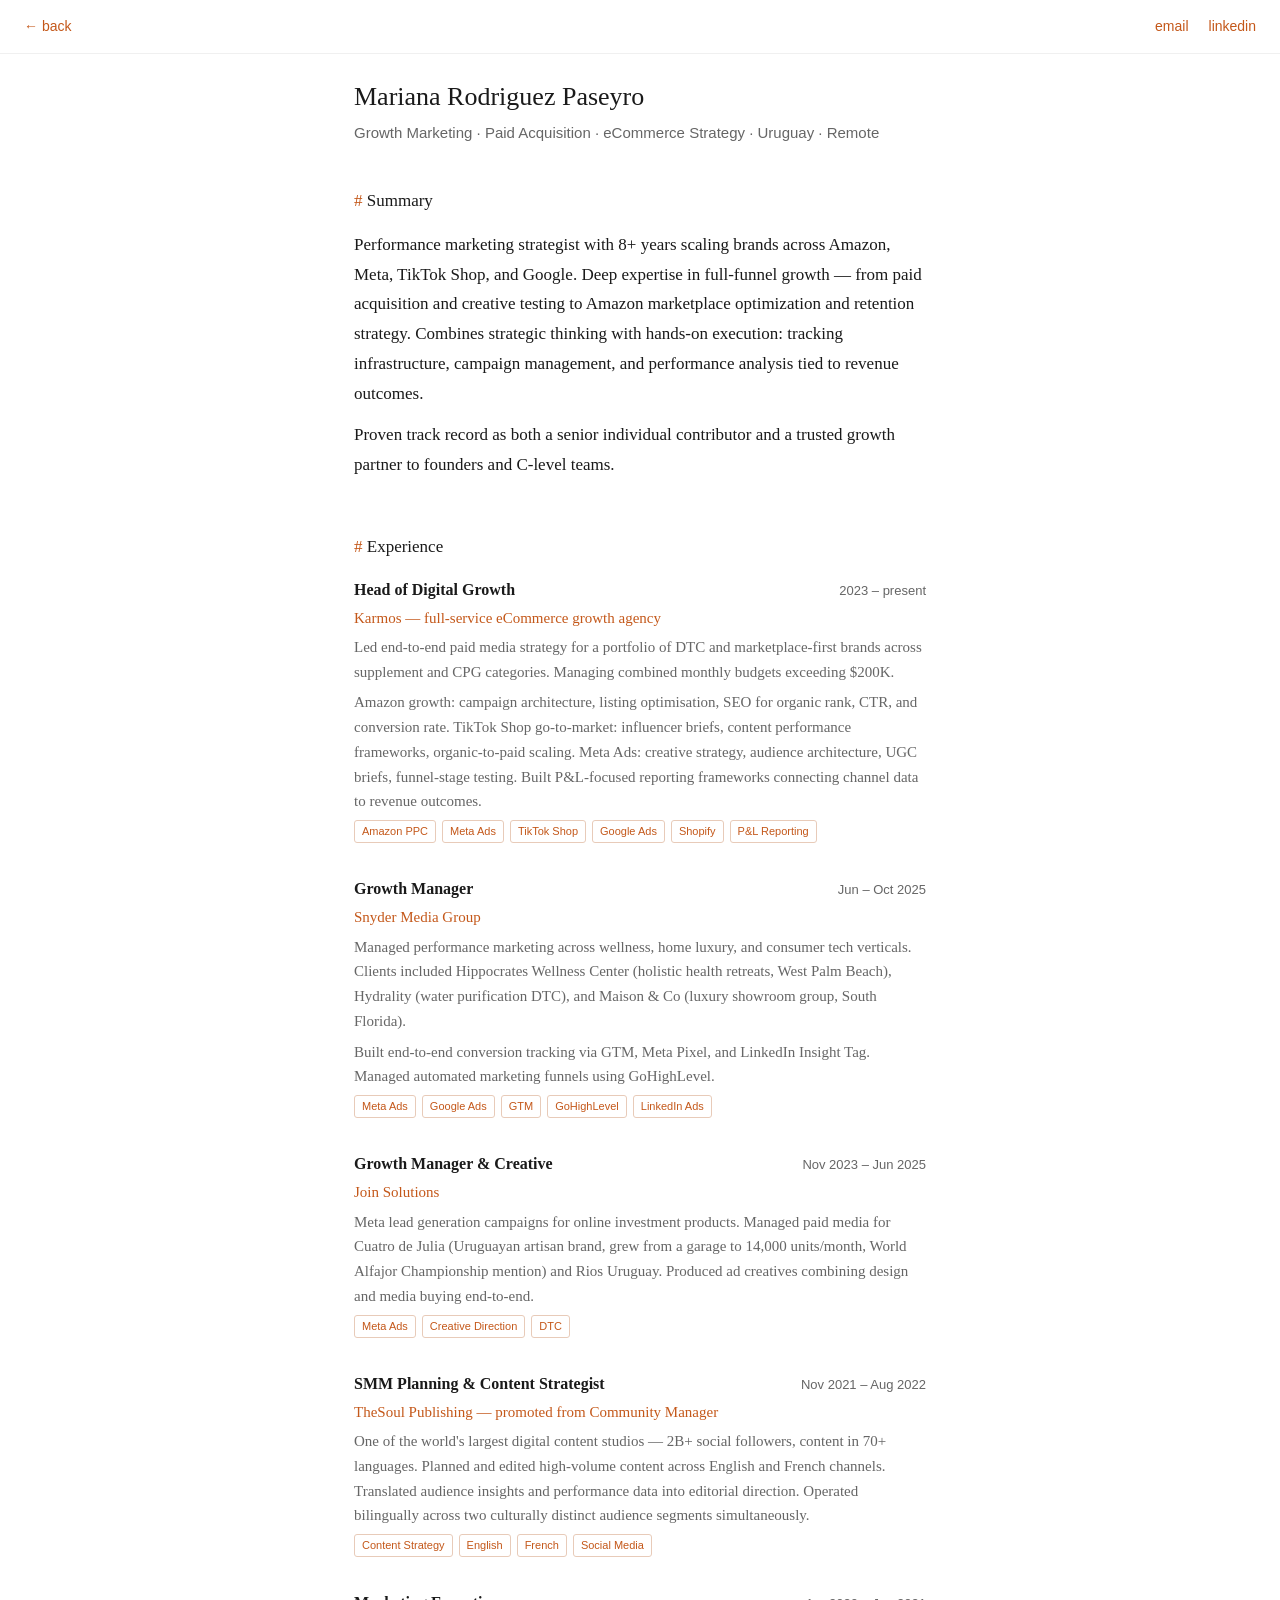
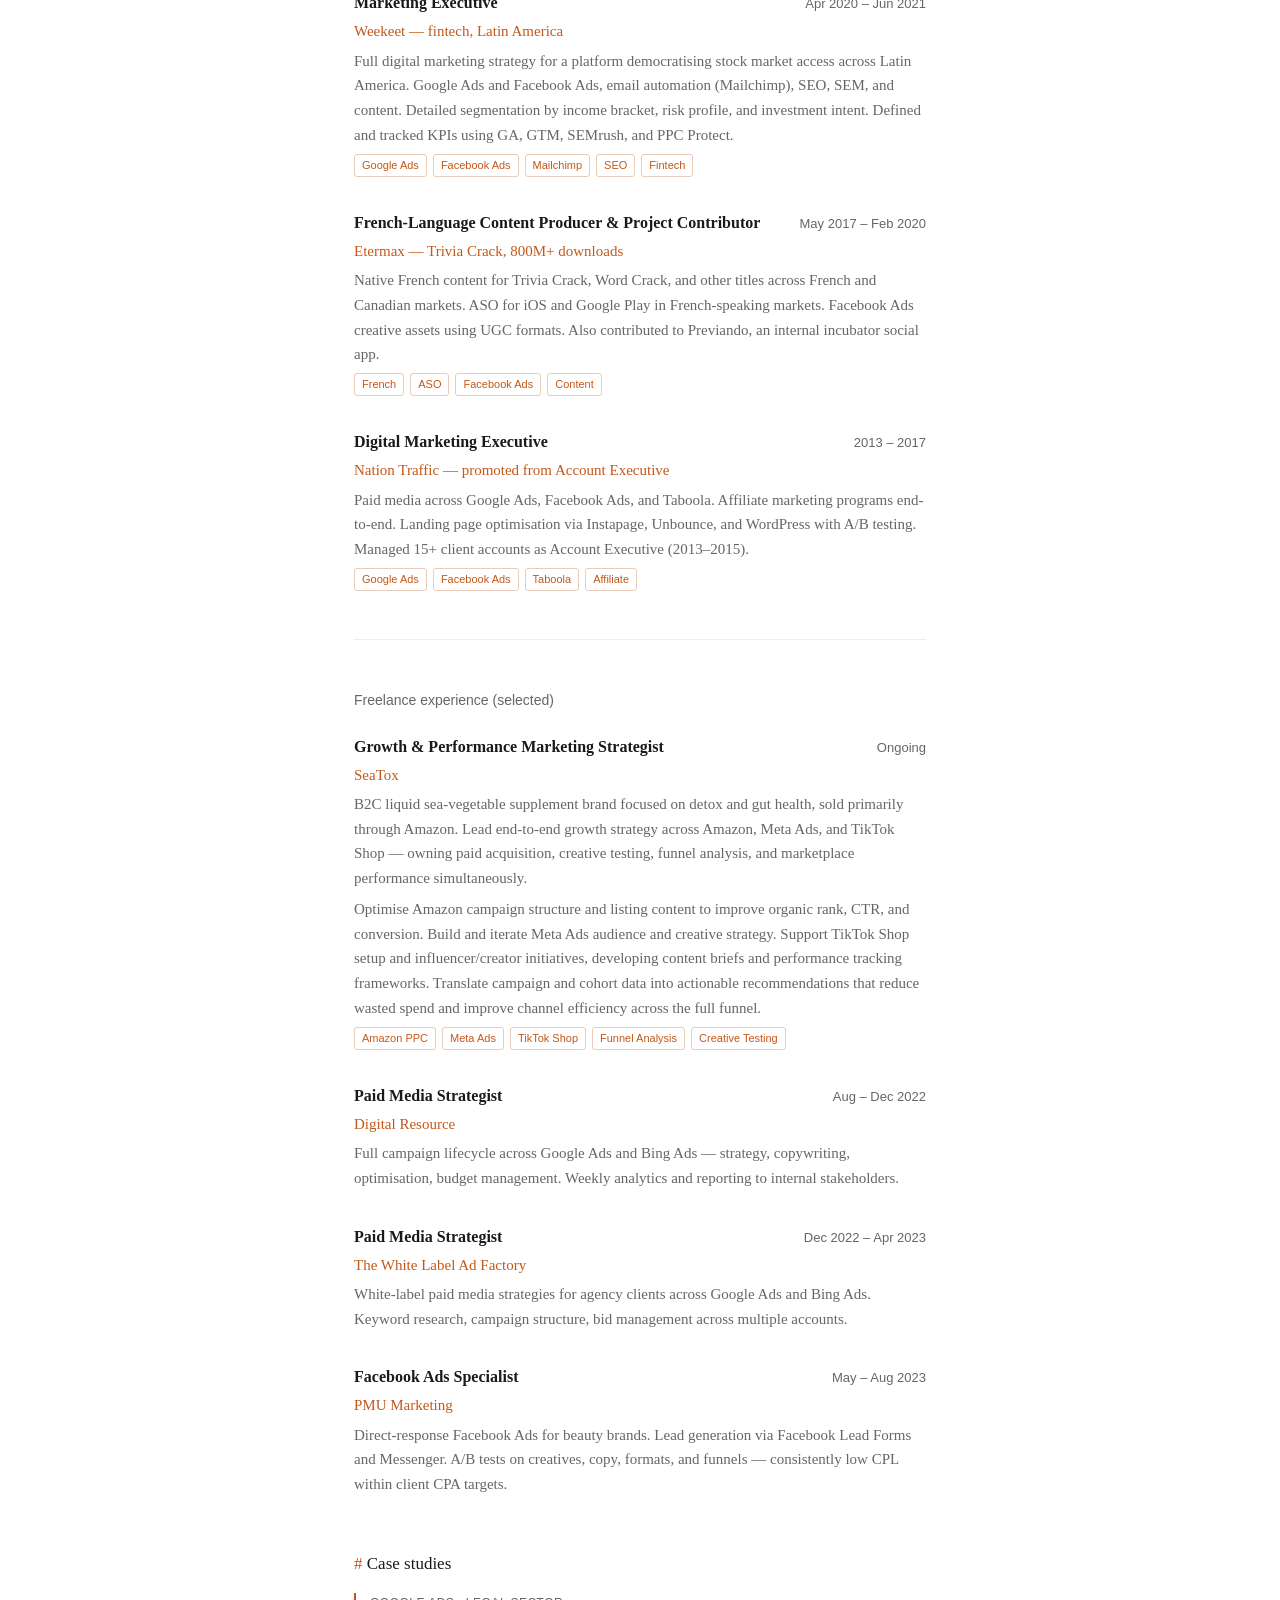
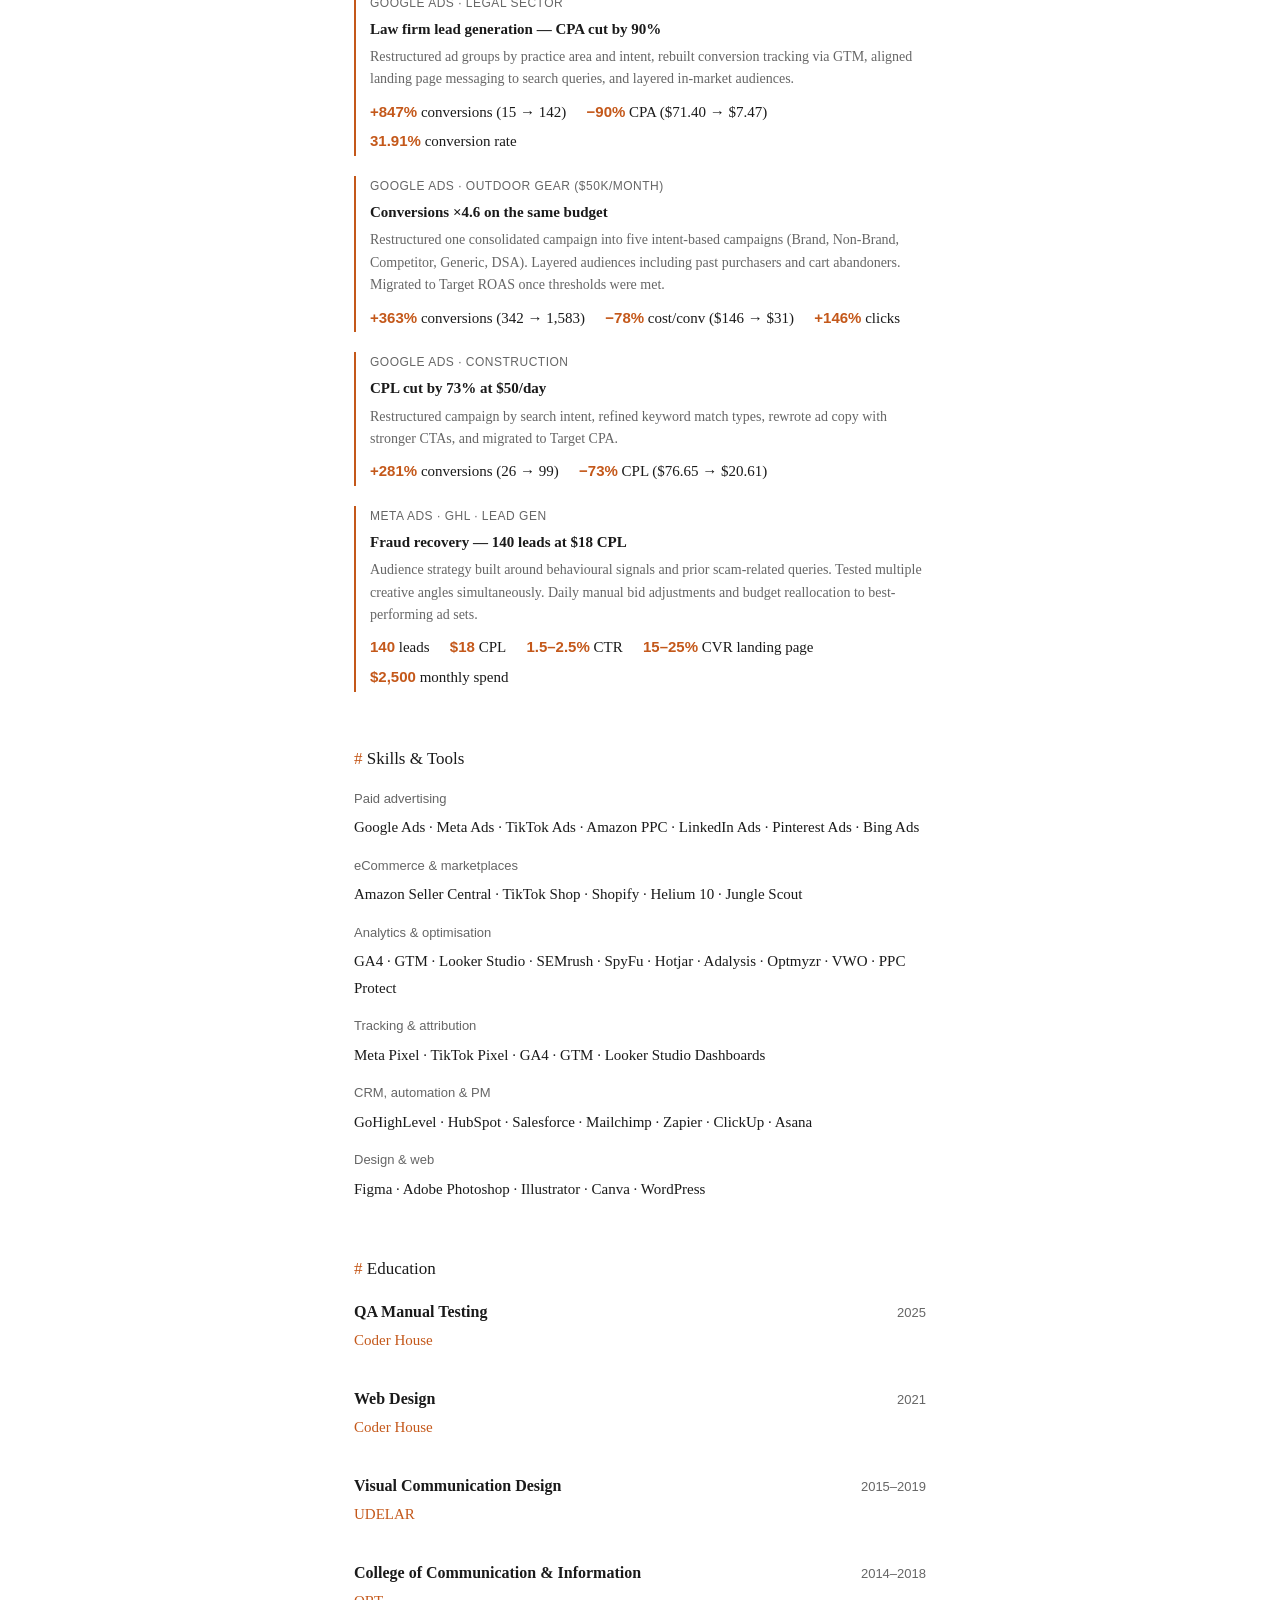
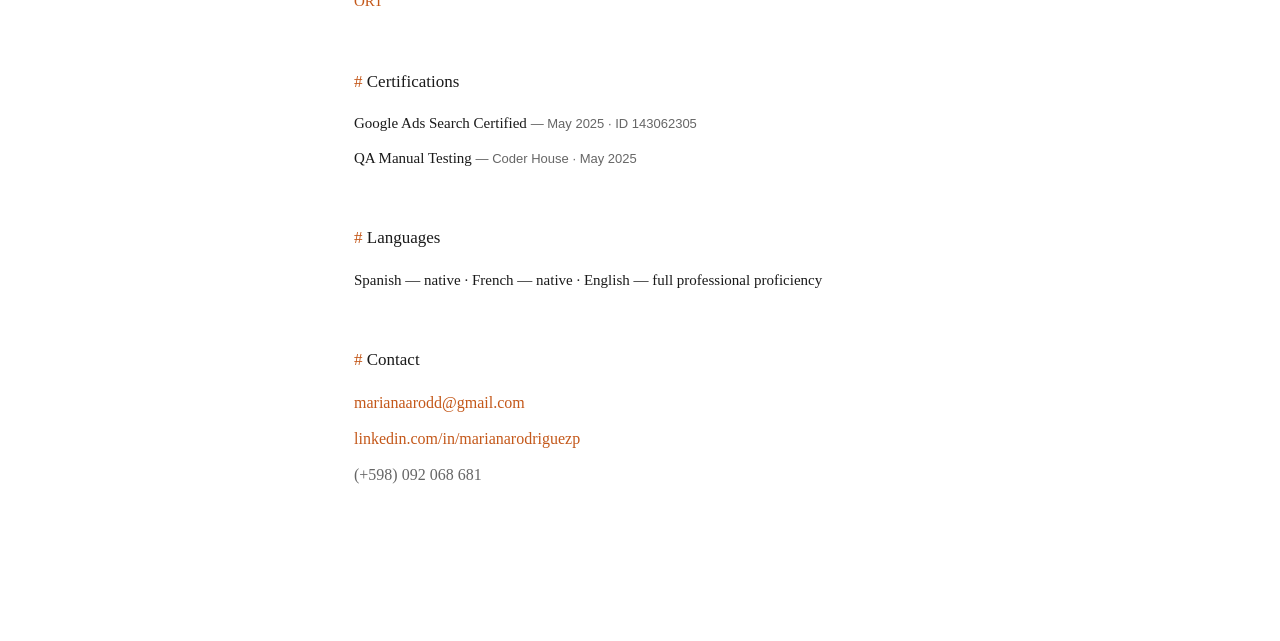
==== commit f6af5280: "Add files via upload" ====
--- a/cv.html
+++ b/cv.html
@@ -326,13 +326,15 @@
   </div>
 
   <div class="result-item">
-    <div class="result-platform">Meta Ads · Cyber Fraud Recovery</div>
-    <div class="result-title">477 leads at $0.94 CPL</div>
-    <p class="result-desc">Audience strategy built around behavioural signals and prior scam-related queries. Tested multiple creative angles simultaneously — victim empathy, urgency, trust signals. Daily manual bid adjustments and budget reallocation to best-performing ad sets.</p>
+    <div class="result-platform">Meta Ads · GHL · Lead gen</div>
+    <div class="result-title">Fraud recovery — 140 leads at $18 CPL</div>
+    <p class="result-desc">Audience strategy built around behavioural signals and prior scam-related queries. Tested multiple creative angles simultaneously. Daily manual bid adjustments and budget reallocation to best-performing ad sets.</p>
     <div>
-      <span class="result-stat"><strong>477+</strong> leads</span>
-      <span class="result-stat"><strong>$0.94</strong> CPL (best ad set)</span>
-      <span class="result-stat"><strong>~$1,200</strong> total spend</span>
+      <span class="result-stat"><strong>140</strong> leads</span>
+      <span class="result-stat"><strong>$18</strong> CPL</span>
+      <span class="result-stat"><strong>1.5–2.5%</strong> CTR</span>
+      <span class="result-stat"><strong>15–25%</strong> CVR landing page</span>
+      <span class="result-stat"><strong>$2,500</strong> monthly spend</span>
     </div>
   </div>
 </section>
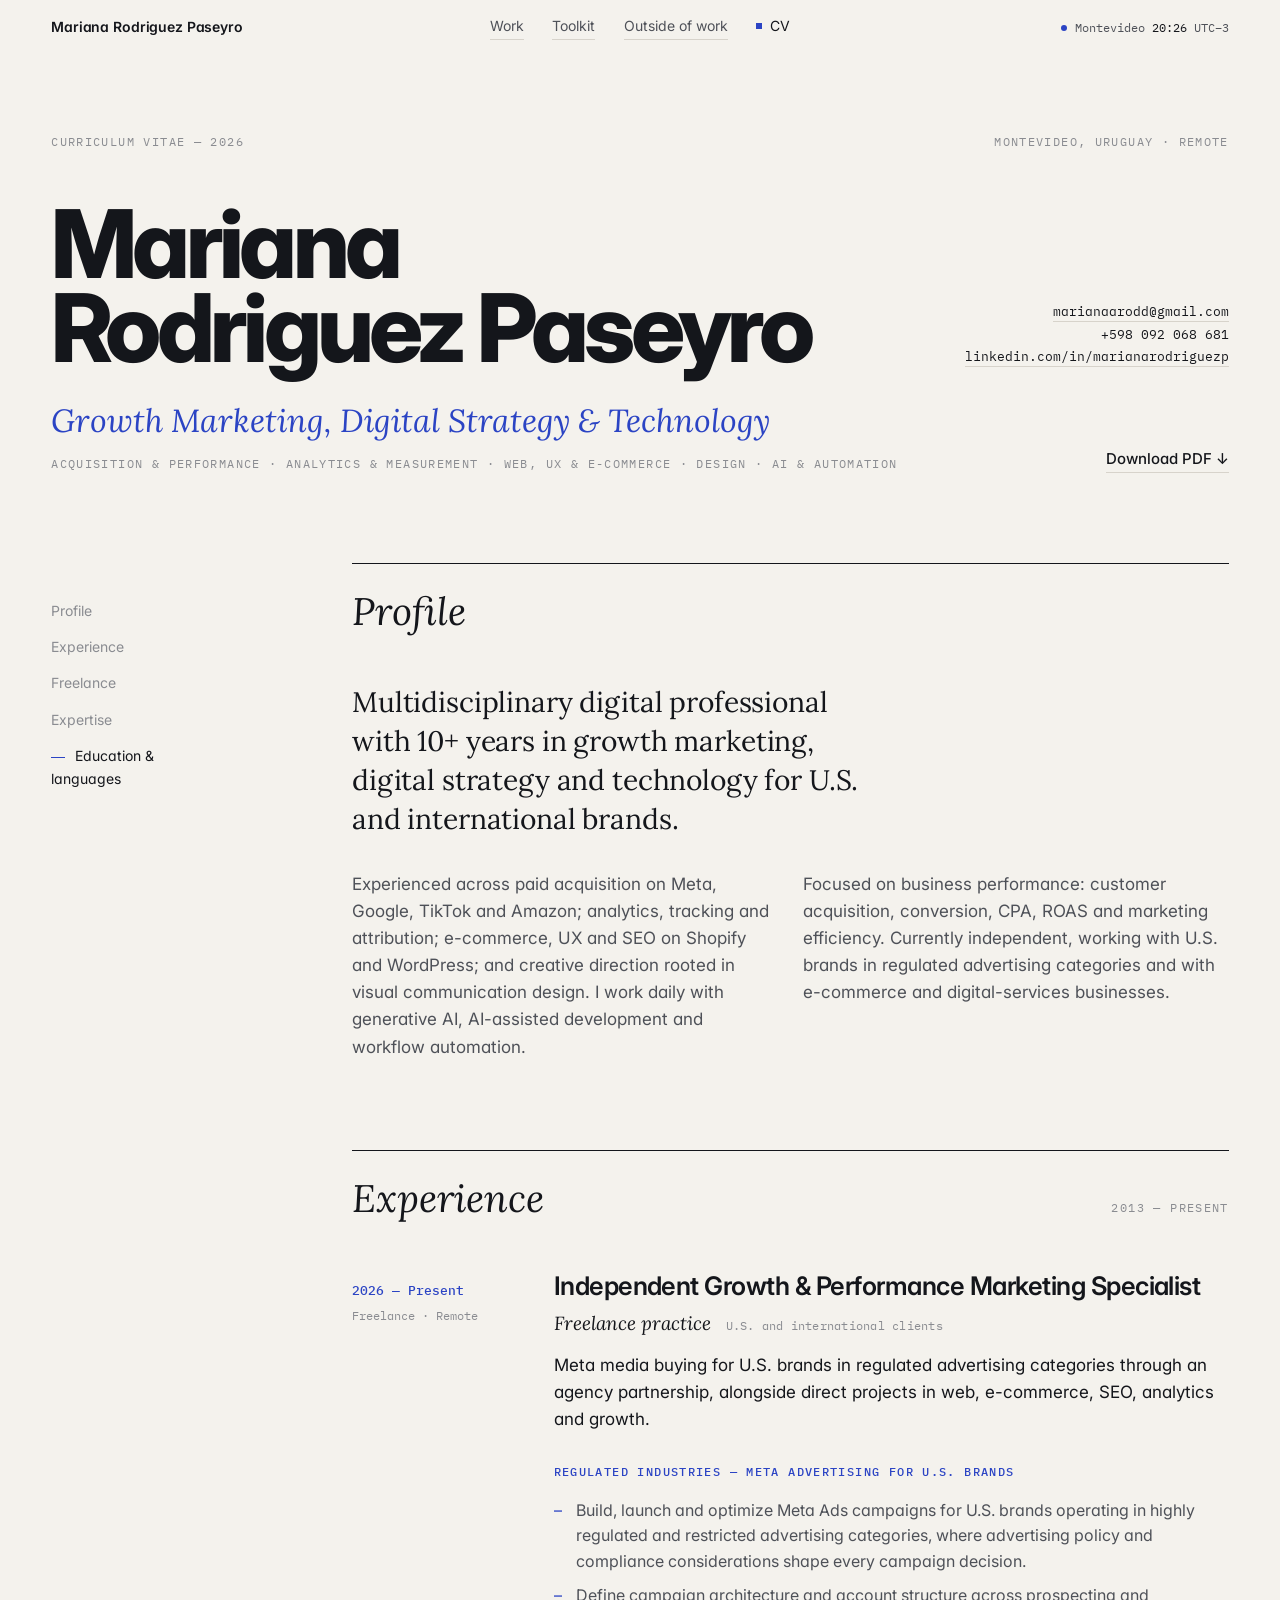
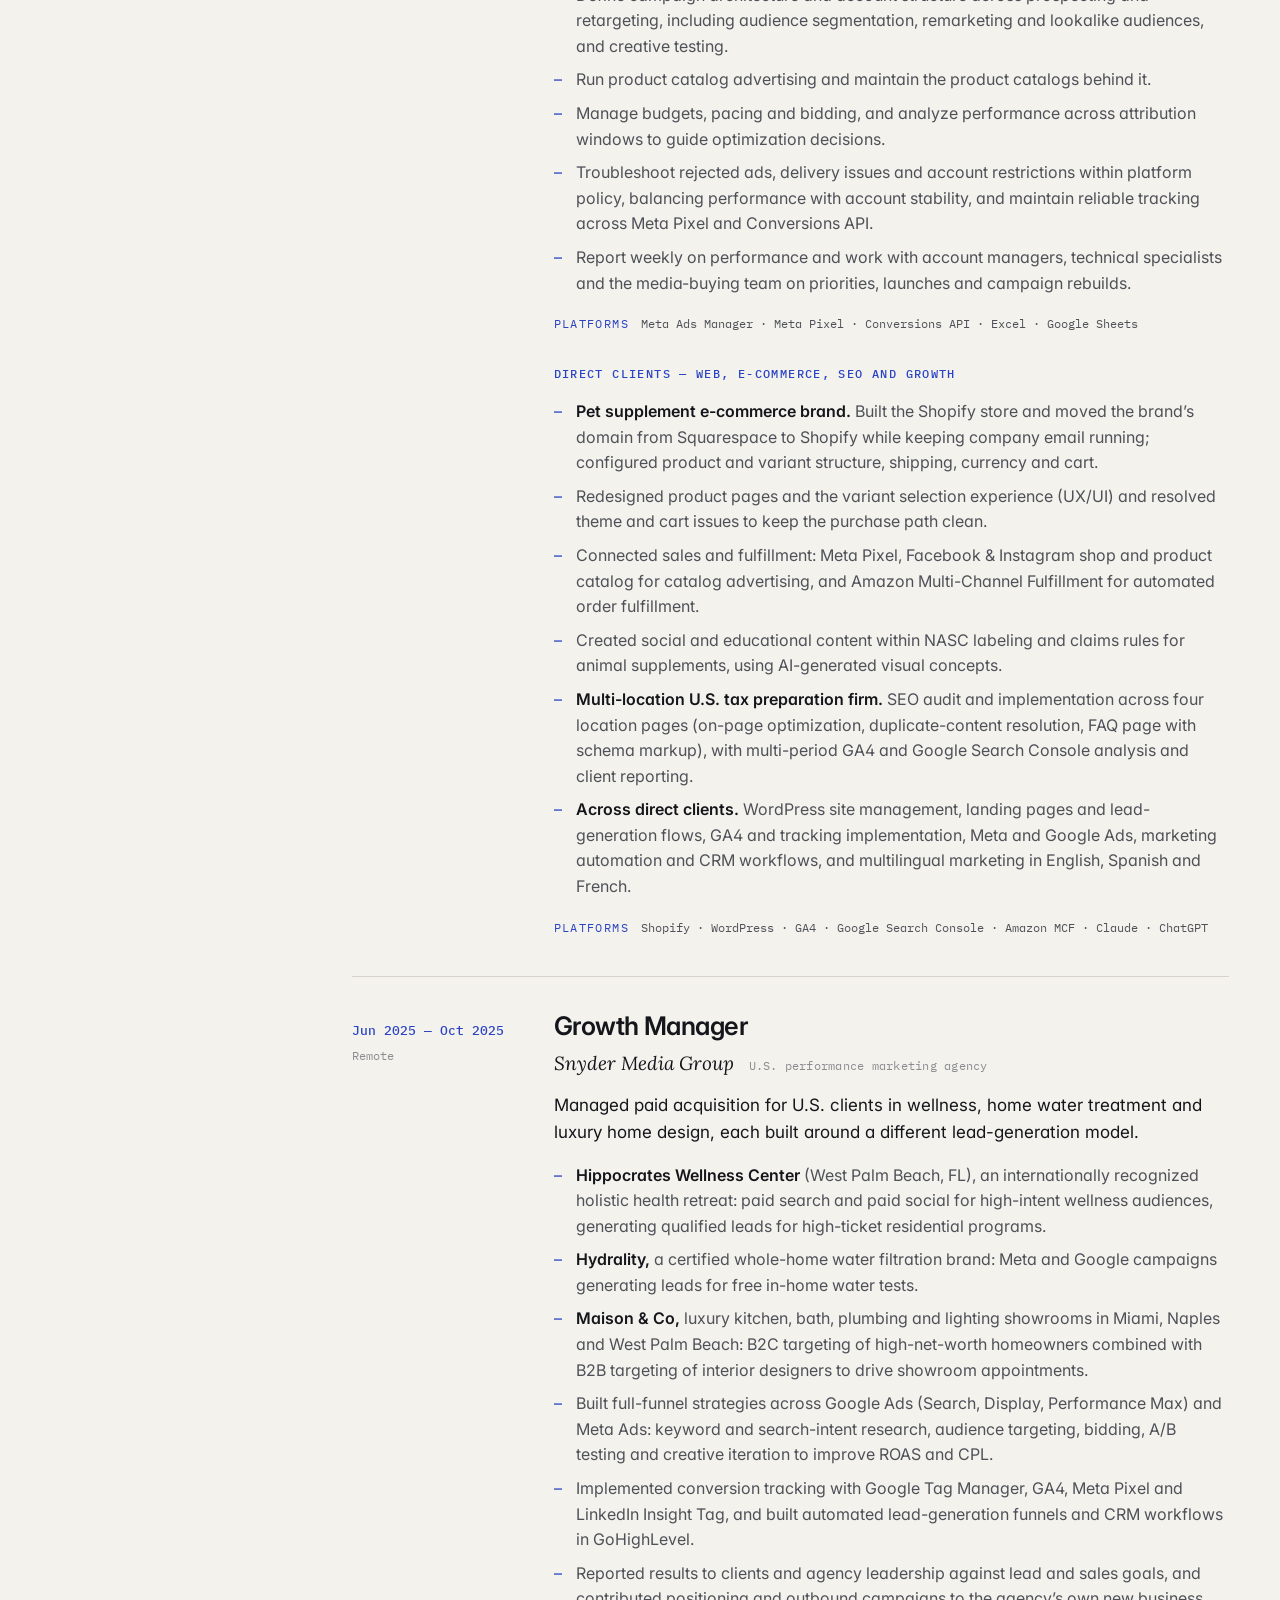
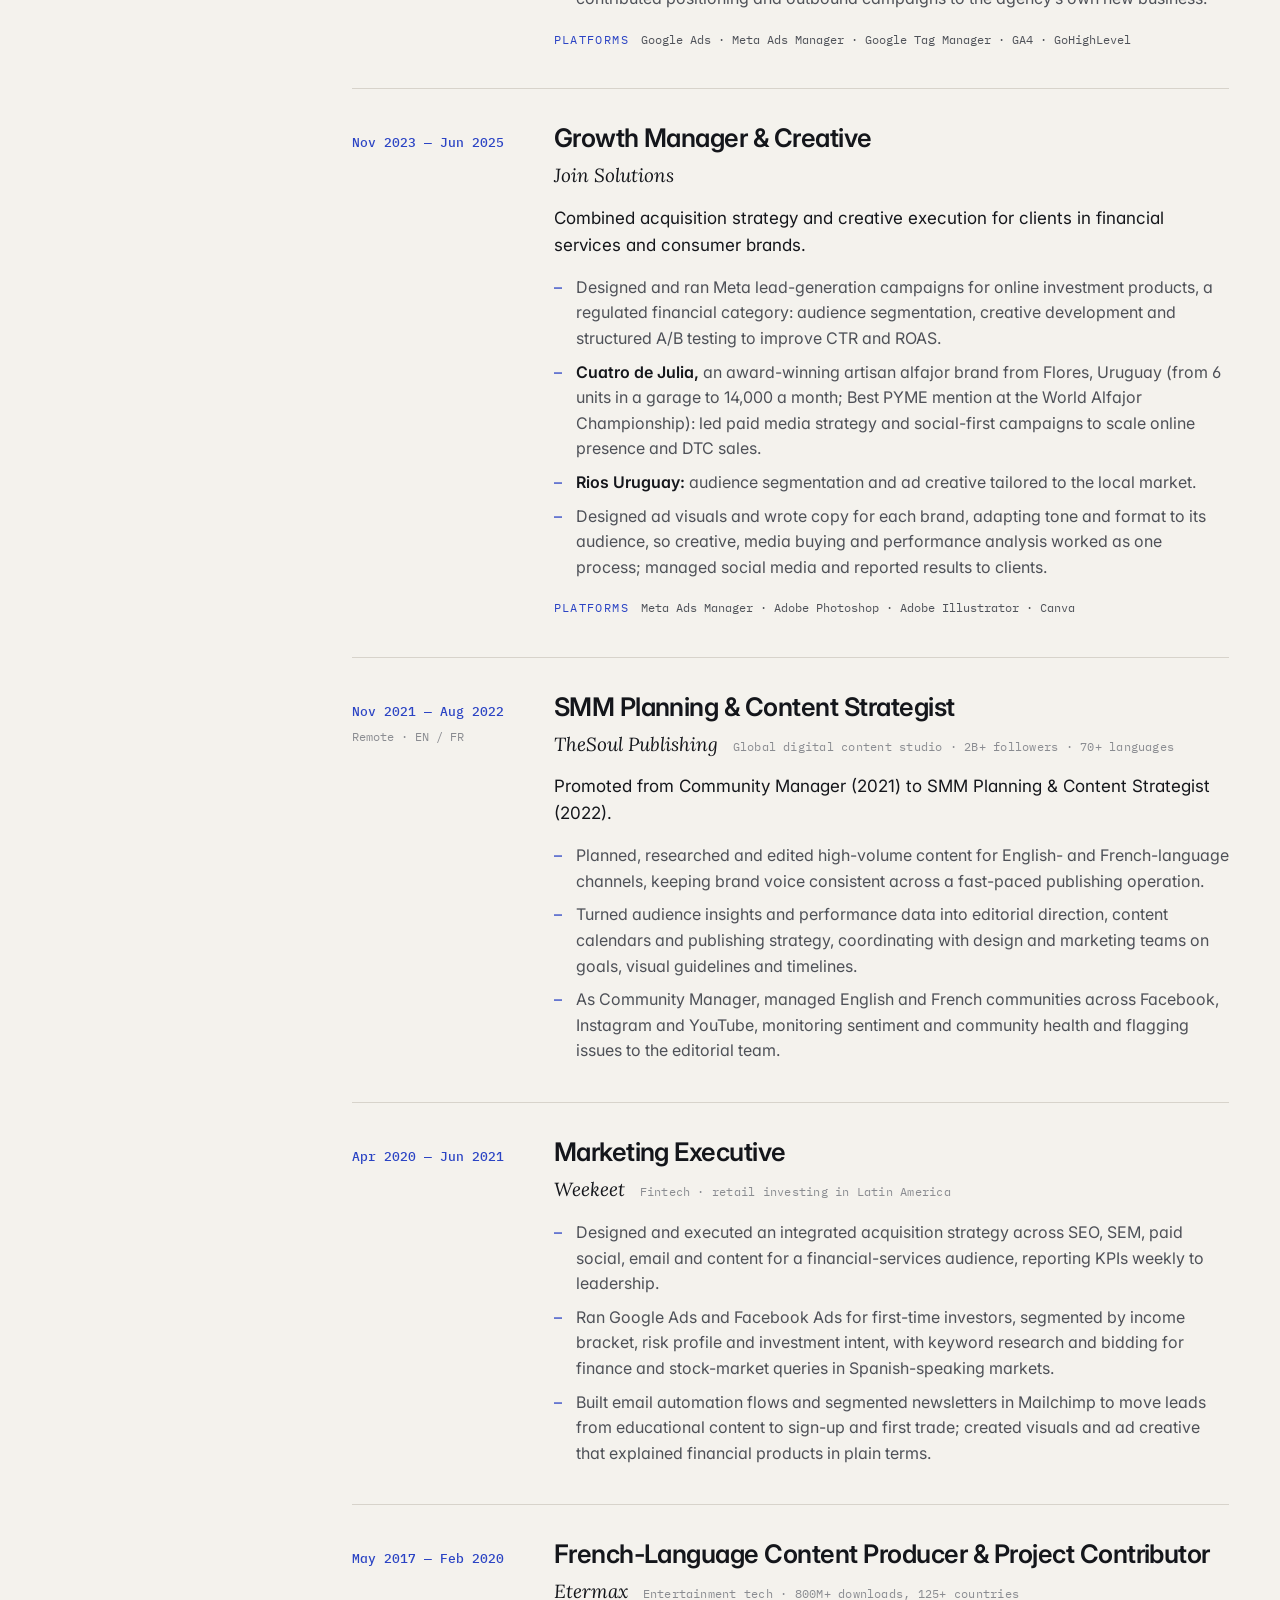
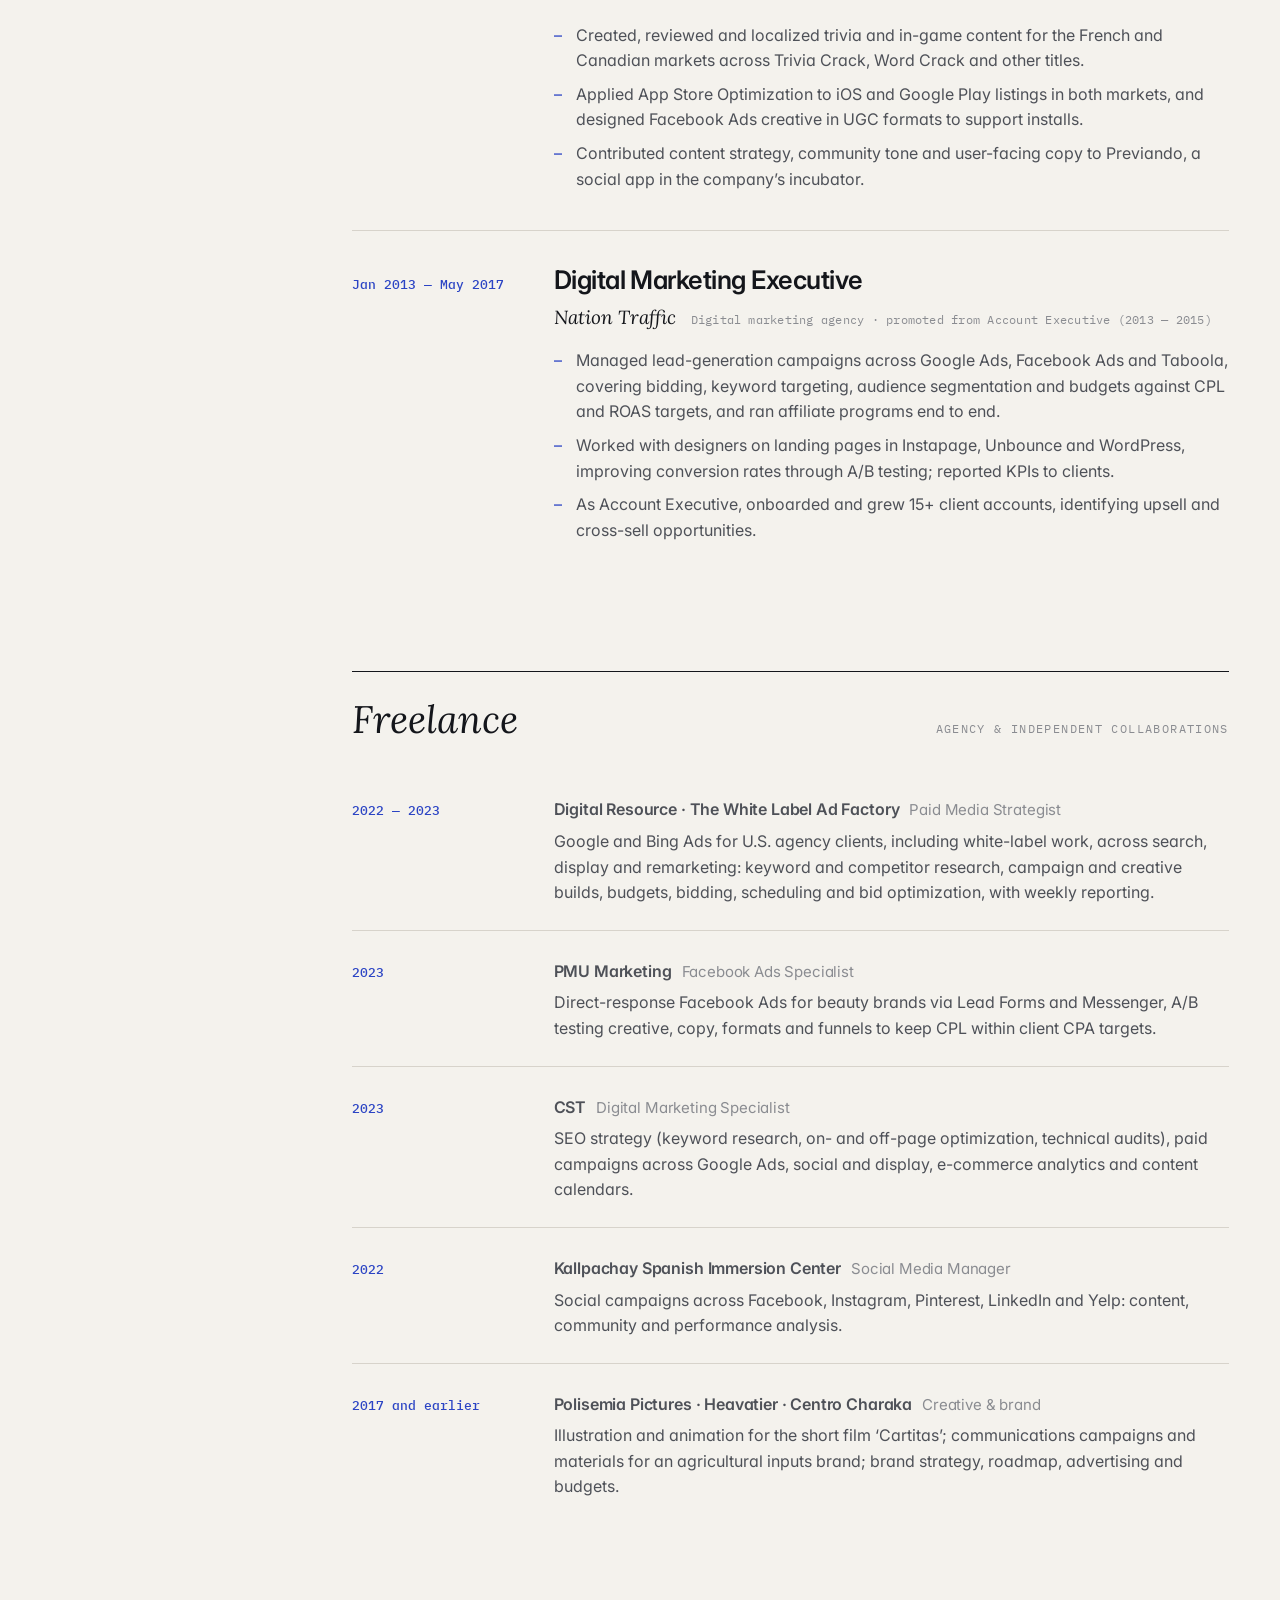
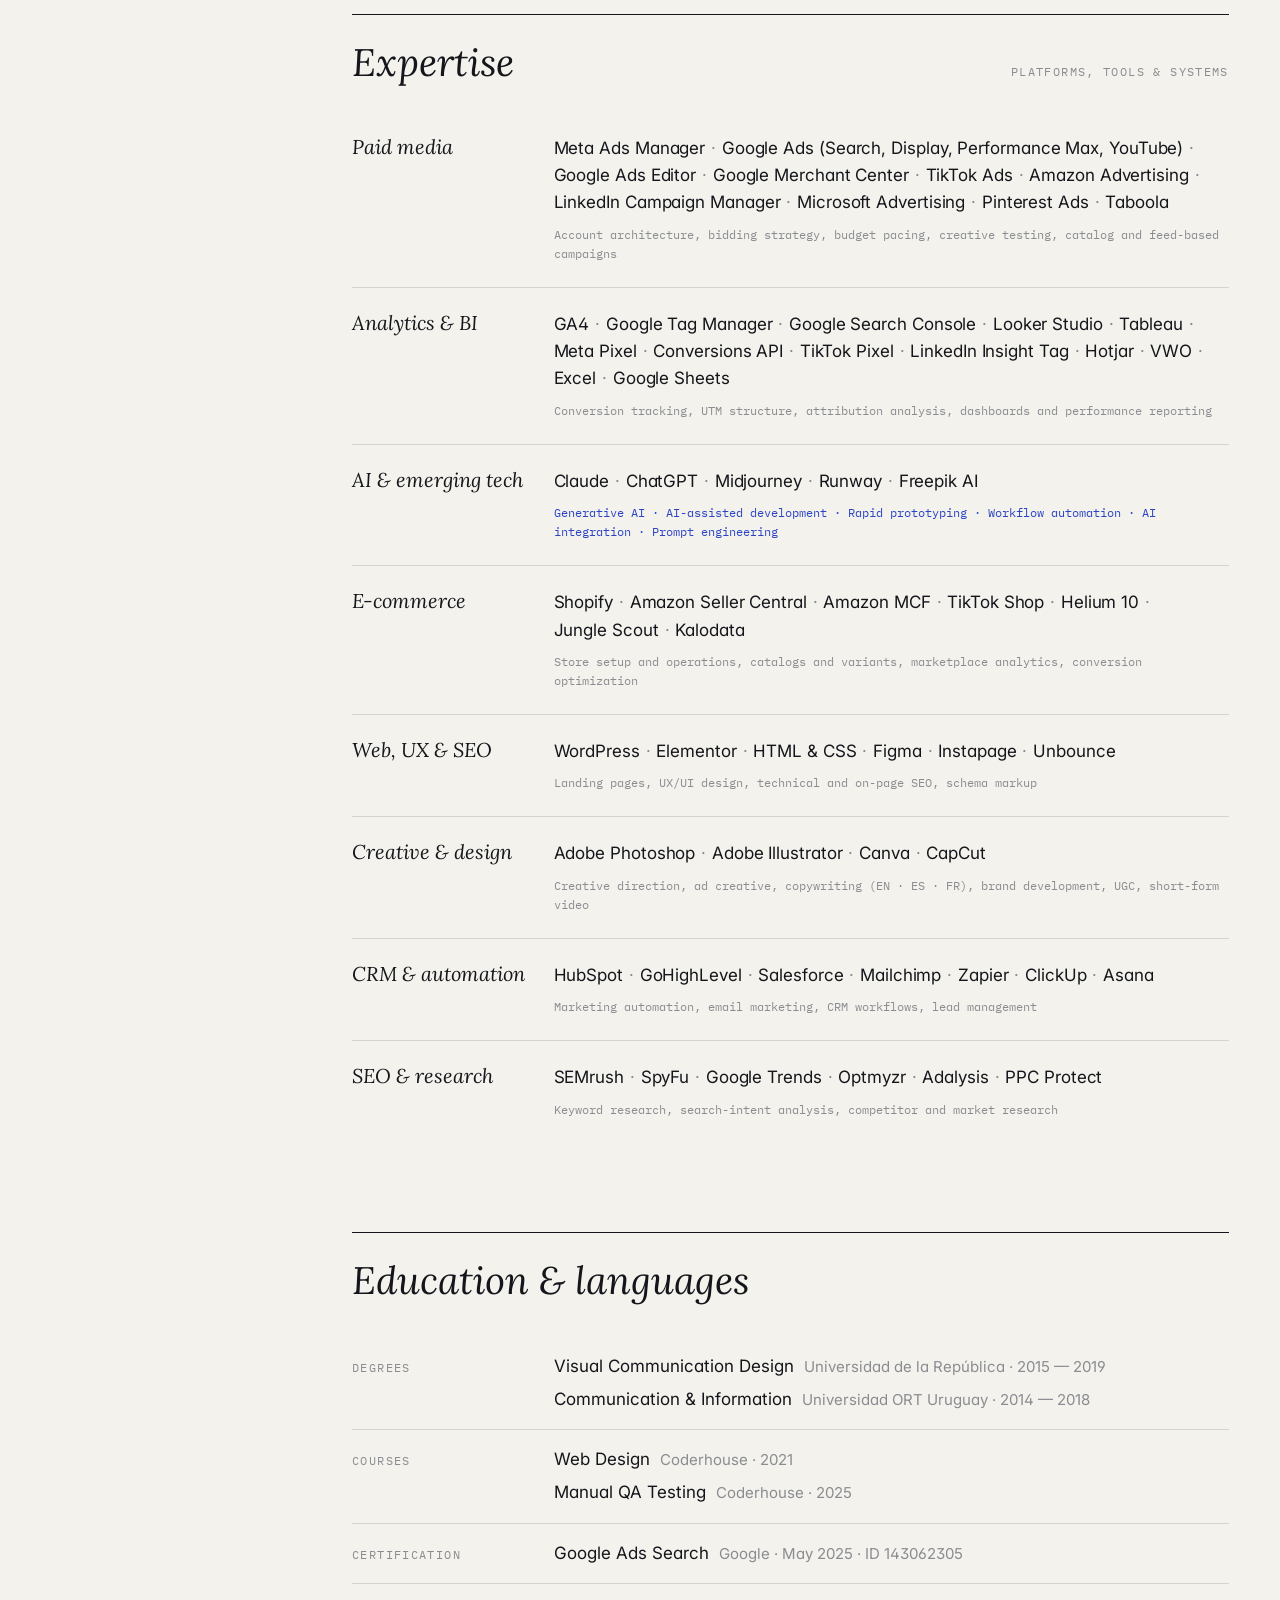
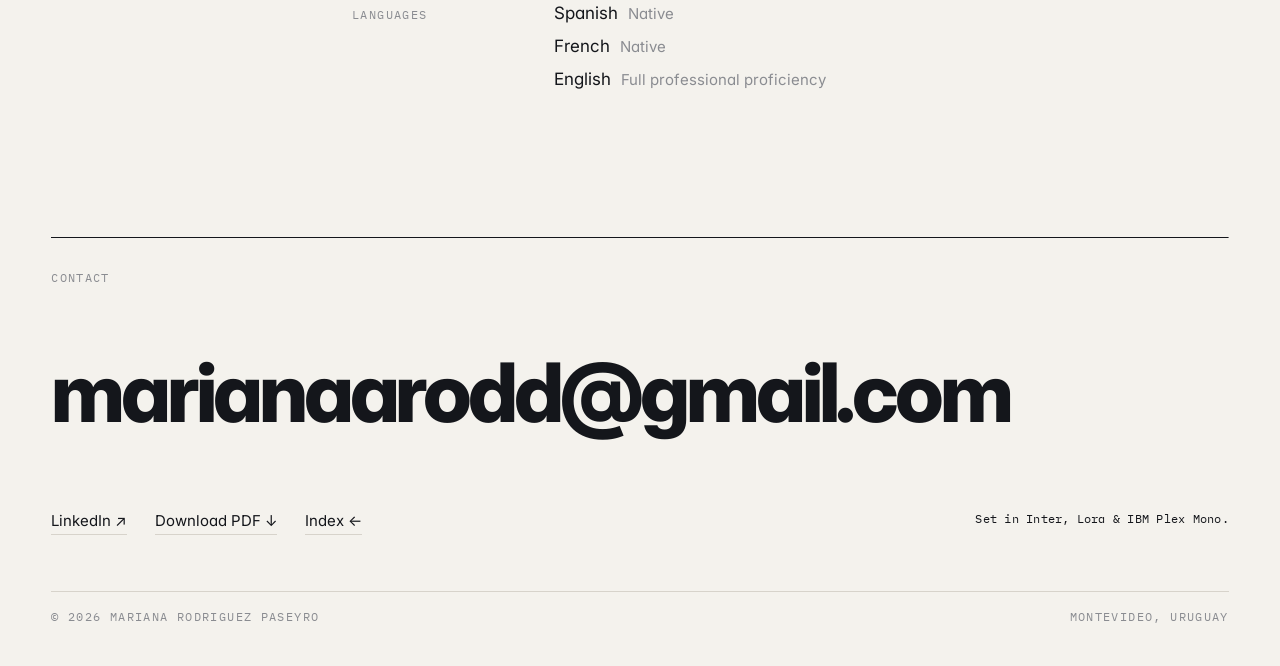
==== commit 81d2622d: "Add files via upload" ====
--- a/cv.html
+++ b/cv.html
@@ -3,422 +3,257 @@
 <head>
 <meta charset="UTF-8">
 <meta name="viewport" content="width=device-width, initial-scale=1.0">
-<title>Mariana Rodriguez — CV</title>
+<title>CV — Mariana Rodriguez Paseyro</title>
+<meta name="description" content="Curriculum Vitae — Mariana Rodriguez Paseyro. Growth Marketing, Digital Strategy & Technology.">
+<meta property="og:title" content="CV — Mariana Rodriguez Paseyro">
+<meta property="og:description" content="Growth Marketing, Digital Strategy & Technology.">
+<meta property="og:image" content="https://marirodd.github.io/images/profile.jpg">
+<meta name="theme-color" content="#F4F2ED">
+<link rel="icon" href="data:image/svg+xml,%3Csvg xmlns='http://www.w3.org/2000/svg' viewBox='0 0 32 32'%3E%3Crect width='32' height='32' fill='%2314161B'/%3E%3Crect x='19' y='19' width='7' height='7' fill='%232B44C4'/%3E%3C/svg%3E">
 <link rel="preconnect" href="https://fonts.googleapis.com">
-<link href="https://fonts.googleapis.com/css2?family=IBM+Plex+Mono:ital,wght@0,400;0,500;1,400&family=IBM+Plex+Sans:wght@300;400;500&display=swap" rel="stylesheet">
-<style>
-  *, *::before, *::after { box-sizing: border-box; margin: 0; padding: 0; }
-  :root { --accent: #C4581A; --text: #1a1a1a; --muted: #666; }
-
-  body {
-    background: #fff;
-    color: var(--text);
-    font-family: Georgia, 'Times New Roman', serif;
-    font-size: 17px;
-    line-height: 1.75;
-    max-width: 620px;
-    margin: 0 auto;
-    padding: 80px 24px 100px;
-  }
-
-  .top-nav {
-    position: fixed;
-    top: 0; left: 0; right: 0;
-    background: #fff;
-    padding: 14px 24px;
-    display: flex;
-    justify-content: space-between;
-    align-items: center;
-    border-bottom: 1px solid #f0f0f0;
-    z-index: 10;
-  }
-
-  .top-nav a {
-    color: var(--accent);
-    text-decoration: none;
-    font-size: 14px;
-    font-family: sans-serif;
-  }
-
-  .top-nav a:hover { text-decoration: underline; }
-
-  .nav-right { display: flex; gap: 20px; }
-
-  section { margin-bottom: 52px; }
-
-  h1 {
-    font-size: 26px;
-    font-weight: normal;
-    line-height: 1.3;
-    margin-bottom: 6px;
-  }
-
-  .headline {
-    font-size: 15px;
-    color: var(--muted);
-    font-family: sans-serif;
-    margin-bottom: 40px;
-  }
-
-  h2 {
-    font-size: 17px;
-    font-weight: normal;
-    margin-bottom: 14px;
-  }
-
-  h2::before { content: '# '; color: var(--accent); }
-
-  p { margin-bottom: 12px; }
-  p:last-child { margin-bottom: 0; }
-
-  a { color: var(--accent); text-decoration: none; }
-  a:hover { text-decoration: underline; }
-
-  .exp-item { margin-bottom: 32px; }
-
-  .exp-header {
-    display: flex;
-    justify-content: space-between;
-    align-items: baseline;
-    gap: 12px;
-    flex-wrap: wrap;
-    margin-bottom: 1px;
-  }
-
-  .exp-role { font-weight: bold; font-size: 16px; }
-  .exp-period { font-size: 13px; color: var(--muted); font-family: sans-serif; white-space: nowrap; }
-  .exp-company { color: var(--accent); font-size: 15px; margin-bottom: 4px; }
-  .exp-desc { font-size: 15px; color: var(--muted); line-height: 1.65; margin-bottom: 6px; }
-
-  .exp-tags { display: flex; flex-wrap: wrap; gap: 6px; margin-top: 6px; }
-
-  .tag {
-    display: inline-block;
-    font-size: 11px;
-    font-family: sans-serif;
-    color: var(--accent);
-    border: 1px solid #e8cbb9;
-    padding: 1px 7px;
-    border-radius: 3px;
-  }
-
-  .result-item {
-    margin-bottom: 20px;
-    padding-left: 14px;
-    border-left: 2px solid var(--accent);
-  }
-
-  .result-platform { font-size: 12px; color: var(--muted); font-family: sans-serif; text-transform: uppercase; letter-spacing: 0.5px; margin-bottom: 2px; }
-  .result-title { font-size: 15px; font-weight: bold; margin-bottom: 4px; }
-  .result-desc { font-size: 14px; color: var(--muted); line-height: 1.6; margin-bottom: 6px; }
-  .result-numbers { font-size: 14px; }
-
-  .result-stat {
-    display: inline-block;
-    margin-right: 16px;
-    font-size: 15px;
-  }
-
-  .result-stat strong {
-    font-family: sans-serif;
-    color: var(--accent);
-  }
-
-  .skills-block { margin-bottom: 14px; font-size: 15px; }
-  .skills-label { color: var(--muted); font-size: 13px; font-family: sans-serif; margin-bottom: 4px; }
-
-  .divider {
-    border: none;
-    border-top: 1px solid #eee;
-    margin: 48px 0;
-  }
-
-  .cert-item { margin-bottom: 8px; font-size: 15px; }
-  .cert-detail { color: var(--muted); font-size: 13px; font-family: sans-serif; }
-</style>
+<link rel="preconnect" href="https://fonts.gstatic.com" crossorigin>
+<link href="https://fonts.googleapis.com/css2?family=IBM+Plex+Mono:wght@400;500&family=Inter:wght@400;500;600;800&family=Lora:ital,wght@0,400;0,500;1,400;1,500&display=swap" rel="stylesheet">
+<link rel="stylesheet" href="assets/site.css">
 </head>
 <body>
 
-<nav class="top-nav" style="font-family: 'IBM Plex Mono', monospace;">
-  <a href="index.html">← back</a>
-  <div class="nav-right">
-    <a href="mailto:marianaarodd@gmail.com">email</a>
-    <a href="https://linkedin.com/in/marianarodriguezp" target="_blank">linkedin</a>
-  </div>
-</nav>
-
-<h1>Mariana Rodriguez Paseyro</h1>
-<p class="headline">Growth Marketing · Paid Acquisition · eCommerce Strategy · Uruguay · Remote</p>
-
-<section>
-  <h2>Summary</h2>
-  <p>Performance marketing strategist with 8+ years scaling brands across Amazon, Meta, TikTok Shop, and Google. Deep expertise in full-funnel growth — from paid acquisition and creative testing to Amazon marketplace optimization and retention strategy. Combines strategic thinking with hands-on execution: tracking infrastructure, campaign management, and performance analysis tied to revenue outcomes.</p>
-  <p>Proven track record as both a senior individual contributor and a trusted growth partner to founders and C-level teams.</p>
-</section>
-
-<section>
-  <h2>Experience</h2>
-
-  <div class="exp-item">
-    <div class="exp-header">
-      <span class="exp-role">Head of Digital Growth</span>
-      <span class="exp-period">2023 – present</span>
-    </div>
-    <div class="exp-company">Karmos — full-service eCommerce growth agency</div>
-    <p class="exp-desc">Led end-to-end paid media strategy for a portfolio of DTC and marketplace-first brands across supplement and CPG categories. Managing combined monthly budgets exceeding $200K.</p>
-    <p class="exp-desc">Amazon growth: campaign architecture, listing optimisation, SEO for organic rank, CTR, and conversion rate. TikTok Shop go-to-market: influencer briefs, content performance frameworks, organic-to-paid scaling. Meta Ads: creative strategy, audience architecture, UGC briefs, funnel-stage testing. Built P&L-focused reporting frameworks connecting channel data to revenue outcomes.</p>
-    <div class="exp-tags">
-      <span class="tag">Amazon PPC</span><span class="tag">Meta Ads</span><span class="tag">TikTok Shop</span><span class="tag">Google Ads</span><span class="tag">Shopify</span><span class="tag">P&L Reporting</span>
-    </div>
-  </div>
-
-  <div class="exp-item">
-    <div class="exp-header">
-      <span class="exp-role">Growth Manager</span>
-      <span class="exp-period">Jun – Oct 2025</span>
-    </div>
-    <div class="exp-company">Snyder Media Group</div>
-    <p class="exp-desc">Managed performance marketing across wellness, home luxury, and consumer tech verticals. Clients included Hippocrates Wellness Center (holistic health retreats, West Palm Beach), Hydrality (water purification DTC), and Maison & Co (luxury showroom group, South Florida).</p>
-    <p class="exp-desc">Built end-to-end conversion tracking via GTM, Meta Pixel, and LinkedIn Insight Tag. Managed automated marketing funnels using GoHighLevel.</p>
-    <div class="exp-tags">
-      <span class="tag">Meta Ads</span><span class="tag">Google Ads</span><span class="tag">GTM</span><span class="tag">GoHighLevel</span><span class="tag">LinkedIn Ads</span>
-    </div>
-  </div>
-
-  <div class="exp-item">
-    <div class="exp-header">
-      <span class="exp-role">Growth Manager & Creative</span>
-      <span class="exp-period">Nov 2023 – Jun 2025</span>
-    </div>
-    <div class="exp-company">Join Solutions</div>
-    <p class="exp-desc">Meta lead generation campaigns for online investment products. Managed paid media for Cuatro de Julia (Uruguayan artisan brand, grew from a garage to 14,000 units/month, World Alfajor Championship mention) and Rios Uruguay. Produced ad creatives combining design and media buying end-to-end.</p>
-    <div class="exp-tags">
-      <span class="tag">Meta Ads</span><span class="tag">Creative Direction</span><span class="tag">DTC</span>
-    </div>
-  </div>
-
-  <div class="exp-item">
-    <div class="exp-header">
-      <span class="exp-role">SMM Planning & Content Strategist</span>
-      <span class="exp-period">Nov 2021 – Aug 2022</span>
-    </div>
-    <div class="exp-company">TheSoul Publishing — promoted from Community Manager</div>
-    <p class="exp-desc">One of the world's largest digital content studios — 2B+ social followers, content in 70+ languages. Planned and edited high-volume content across English and French channels. Translated audience insights and performance data into editorial direction. Operated bilingually across two culturally distinct audience segments simultaneously.</p>
-    <div class="exp-tags">
-      <span class="tag">Content Strategy</span><span class="tag">English</span><span class="tag">French</span><span class="tag">Social Media</span>
-    </div>
-  </div>
-
-  <div class="exp-item">
-    <div class="exp-header">
-      <span class="exp-role">Marketing Executive</span>
-      <span class="exp-period">Apr 2020 – Jun 2021</span>
-    </div>
-    <div class="exp-company">Weekeet — fintech, Latin America</div>
-    <p class="exp-desc">Full digital marketing strategy for a platform democratising stock market access across Latin America. Google Ads and Facebook Ads, email automation (Mailchimp), SEO, SEM, and content. Detailed segmentation by income bracket, risk profile, and investment intent. Defined and tracked KPIs using GA, GTM, SEMrush, and PPC Protect.</p>
-    <div class="exp-tags">
-      <span class="tag">Google Ads</span><span class="tag">Facebook Ads</span><span class="tag">Mailchimp</span><span class="tag">SEO</span><span class="tag">Fintech</span>
-    </div>
-  </div>
-
-  <div class="exp-item">
-    <div class="exp-header">
-      <span class="exp-role">French-Language Content Producer & Project Contributor</span>
-      <span class="exp-period">May 2017 – Feb 2020</span>
-    </div>
-    <div class="exp-company">Etermax — Trivia Crack, 800M+ downloads</div>
-    <p class="exp-desc">Native French content for Trivia Crack, Word Crack, and other titles across French and Canadian markets. ASO for iOS and Google Play in French-speaking markets. Facebook Ads creative assets using UGC formats. Also contributed to Previando, an internal incubator social app.</p>
-    <div class="exp-tags">
-      <span class="tag">French</span><span class="tag">ASO</span><span class="tag">Facebook Ads</span><span class="tag">Content</span>
-    </div>
-  </div>
-
-  <div class="exp-item">
-    <div class="exp-header">
-      <span class="exp-role">Digital Marketing Executive</span>
-      <span class="exp-period">2013 – 2017</span>
-    </div>
-    <div class="exp-company">Nation Traffic — promoted from Account Executive</div>
-    <p class="exp-desc">Paid media across Google Ads, Facebook Ads, and Taboola. Affiliate marketing programs end-to-end. Landing page optimisation via Instapage, Unbounce, and WordPress with A/B testing. Managed 15+ client accounts as Account Executive (2013–2015).</p>
-    <div class="exp-tags">
-      <span class="tag">Google Ads</span><span class="tag">Facebook Ads</span><span class="tag">Taboola</span><span class="tag">Affiliate</span>
-    </div>
-  </div>
-
-  <hr class="divider">
-
-  <p style="font-size: 14px; color: var(--muted); font-family: sans-serif; margin-bottom: 20px;">Freelance experience (selected)</p>
-
-  <div class="exp-item">
-    <div class="exp-header">
-      <span class="exp-role">Growth & Performance Marketing Strategist</span>
-      <span class="exp-period">Ongoing</span>
-    </div>
-    <div class="exp-company">SeaTox</div>
-    <p class="exp-desc">B2C liquid sea-vegetable supplement brand focused on detox and gut health, sold primarily through Amazon. Lead end-to-end growth strategy across Amazon, Meta Ads, and TikTok Shop — owning paid acquisition, creative testing, funnel analysis, and marketplace performance simultaneously.</p>
-    <p class="exp-desc">Optimise Amazon campaign structure and listing content to improve organic rank, CTR, and conversion. Build and iterate Meta Ads audience and creative strategy. Support TikTok Shop setup and influencer/creator initiatives, developing content briefs and performance tracking frameworks. Translate campaign and cohort data into actionable recommendations that reduce wasted spend and improve channel efficiency across the full funnel.</p>
-    <div class="exp-tags">
-      <span class="tag">Amazon PPC</span><span class="tag">Meta Ads</span><span class="tag">TikTok Shop</span><span class="tag">Funnel Analysis</span><span class="tag">Creative Testing</span>
-    </div>
-  </div>
-
-  <div class="exp-item">
-    <div class="exp-header">
-      <span class="exp-role">Paid Media Strategist</span>
-      <span class="exp-period">Aug – Dec 2022</span>
-    </div>
-    <div class="exp-company">Digital Resource</div>
-    <p class="exp-desc">Full campaign lifecycle across Google Ads and Bing Ads — strategy, copywriting, optimisation, budget management. Weekly analytics and reporting to internal stakeholders.</p>
-  </div>
-
-  <div class="exp-item">
-    <div class="exp-header">
-      <span class="exp-role">Paid Media Strategist</span>
-      <span class="exp-period">Dec 2022 – Apr 2023</span>
-    </div>
-    <div class="exp-company">The White Label Ad Factory</div>
-    <p class="exp-desc">White-label paid media strategies for agency clients across Google Ads and Bing Ads. Keyword research, campaign structure, bid management across multiple accounts.</p>
-  </div>
-
-  <div class="exp-item">
-    <div class="exp-header">
-      <span class="exp-role">Facebook Ads Specialist</span>
-      <span class="exp-period">May – Aug 2023</span>
-    </div>
-    <div class="exp-company">PMU Marketing</div>
-    <p class="exp-desc">Direct-response Facebook Ads for beauty brands. Lead generation via Facebook Lead Forms and Messenger. A/B tests on creatives, copy, formats, and funnels — consistently low CPL within client CPA targets.</p>
-  </div>
-</section>
-
-<section>
-  <h2>Case studies</h2>
-
-  <div class="result-item">
-    <div class="result-platform">Google Ads · Legal sector</div>
-    <div class="result-title">Law firm lead generation — CPA cut by 90%</div>
-    <p class="result-desc">Restructured ad groups by practice area and intent, rebuilt conversion tracking via GTM, aligned landing page messaging to search queries, and layered in-market audiences.</p>
-    <div>
-      <span class="result-stat"><strong>+847%</strong> conversions (15 → 142)</span>
-      <span class="result-stat"><strong>−90%</strong> CPA ($71.40 → $7.47)</span>
-      <span class="result-stat"><strong>31.91%</strong> conversion rate</span>
-    </div>
-  </div>
-
-  <div class="result-item">
-    <div class="result-platform">Google Ads · Outdoor Gear ($50K/month)</div>
-    <div class="result-title">Conversions ×4.6 on the same budget</div>
-    <p class="result-desc">Restructured one consolidated campaign into five intent-based campaigns (Brand, Non-Brand, Competitor, Generic, DSA). Layered audiences including past purchasers and cart abandoners. Migrated to Target ROAS once thresholds were met.</p>
-    <div>
-      <span class="result-stat"><strong>+363%</strong> conversions (342 → 1,583)</span>
-      <span class="result-stat"><strong>−78%</strong> cost/conv ($146 → $31)</span>
-      <span class="result-stat"><strong>+146%</strong> clicks</span>
-    </div>
-  </div>
-
-  <div class="result-item">
-    <div class="result-platform">Google Ads · Construction</div>
-    <div class="result-title">CPL cut by 73% at $50/day</div>
-    <p class="result-desc">Restructured campaign by search intent, refined keyword match types, rewrote ad copy with stronger CTAs, and migrated to Target CPA.</p>
-    <div>
-      <span class="result-stat"><strong>+281%</strong> conversions (26 → 99)</span>
-      <span class="result-stat"><strong>−73%</strong> CPL ($76.65 → $20.61)</span>
-    </div>
-  </div>
-
-  <div class="result-item">
-    <div class="result-platform">Meta Ads · GHL · Lead gen</div>
-    <div class="result-title">Fraud recovery — 140 leads at $18 CPL</div>
-    <p class="result-desc">Audience strategy built around behavioural signals and prior scam-related queries. Tested multiple creative angles simultaneously. Daily manual bid adjustments and budget reallocation to best-performing ad sets.</p>
-    <div>
-      <span class="result-stat"><strong>140</strong> leads</span>
-      <span class="result-stat"><strong>$18</strong> CPL</span>
-      <span class="result-stat"><strong>1.5–2.5%</strong> CTR</span>
-      <span class="result-stat"><strong>15–25%</strong> CVR landing page</span>
-      <span class="result-stat"><strong>$2,500</strong> monthly spend</span>
-    </div>
-  </div>
-</section>
-
-<section>
-  <h2>Skills & Tools</h2>
-
-  <div class="skills-block">
-    <div class="skills-label">Paid advertising</div>
-    Google Ads · Meta Ads · TikTok Ads · Amazon PPC · LinkedIn Ads · Pinterest Ads · Bing Ads
-  </div>
-  <div class="skills-block">
-    <div class="skills-label">eCommerce & marketplaces</div>
-    Amazon Seller Central · TikTok Shop · Shopify · Helium 10 · Jungle Scout
-  </div>
-  <div class="skills-block">
-    <div class="skills-label">Analytics & optimisation</div>
-    GA4 · GTM · Looker Studio · SEMrush · SpyFu · Hotjar · Adalysis · Optmyzr · VWO · PPC Protect
-  </div>
-  <div class="skills-block">
-    <div class="skills-label">Tracking & attribution</div>
-    Meta Pixel · TikTok Pixel · GA4 · GTM · Looker Studio Dashboards
-  </div>
-  <div class="skills-block">
-    <div class="skills-label">CRM, automation & PM</div>
-    GoHighLevel · HubSpot · Salesforce · Mailchimp · Zapier · ClickUp · Asana
-  </div>
-  <div class="skills-block">
-    <div class="skills-label">Design & web</div>
-    Figma · Adobe Photoshop · Illustrator · Canva · WordPress
-  </div>
-</section>
-
-<section>
-  <h2>Education</h2>
-  <div class="exp-item">
-    <div class="exp-header">
-      <span class="exp-role">QA Manual Testing</span>
-      <span class="exp-period">2025</span>
-    </div>
-    <div class="exp-company">Coder House</div>
-  </div>
-  <div class="exp-item">
-    <div class="exp-header">
-      <span class="exp-role">Web Design</span>
-      <span class="exp-period">2021</span>
-    </div>
-    <div class="exp-company">Coder House</div>
-  </div>
-  <div class="exp-item">
-    <div class="exp-header">
-      <span class="exp-role">Visual Communication Design</span>
-      <span class="exp-period">2015–2019</span>
-    </div>
-    <div class="exp-company">UDELAR</div>
-  </div>
-  <div class="exp-item">
-    <div class="exp-header">
-      <span class="exp-role">College of Communication & Information</span>
-      <span class="exp-period">2014–2018</span>
-    </div>
-    <div class="exp-company">ORT</div>
-  </div>
-</section>
-
-<section>
-  <h2>Certifications</h2>
-  <div class="cert-item">Google Ads Search Certified <span class="cert-detail">— May 2025 · ID 143062305</span></div>
-  <div class="cert-item">QA Manual Testing <span class="cert-detail">— Coder House · May 2025</span></div>
-</section>
-
-<section>
-  <h2>Languages</h2>
-  <div class="skills-block">Spanish — native · French — native · English — full professional proficiency</div>
-</section>
-
-<section>
-  <h2>Contact</h2>
-  <ul style="list-style:none; display:flex; flex-direction:column; gap:8px; font-size:16px;">
-    <li><a href="mailto:marianaarodd@gmail.com">marianaarodd@gmail.com</a></li>
-    <li><a href="https://linkedin.com/in/marianarodriguezp" target="_blank">linkedin.com/in/marianarodriguezp</a></li>
-    <li style="color:var(--muted);">(+598) 092 068 681</li>
-  </ul>
-</section>
-
+<header class="bar">
+  <div class="wrap bar__inner">
+    <a class="bar__name" href="index.html">Mariana Rodriguez Paseyro</a>
+    <nav class="bar__nav" aria-label="Main">
+      <a class="u" href="index.html#work">Work</a>
+      <a class="u" href="index.html#toolkit">Toolkit</a>
+      <a class="u" href="index.html#outside">Outside of work</a>
+      <a href="cv.html" aria-current="page">CV</a>
+    </nav>
+    <div class="bar__clock"><span class="dot" aria-hidden="true"></span>Montevideo <time id="clock">--:--</time> <span class="mute">UTC−3</span></div>
+  </div>
+</header>
+
+<main>
+
+  <!-- Header ----------------------------------------------------------------->
+  <section class="wrap grid cvhead" aria-labelledby="cv-name">
+    <div class="hero__kicker" style="grid-column:1/-1">
+      <span class="label">Curriculum Vitae — 2026</span>
+      <span class="label">Montevideo, Uruguay · Remote</span>
+    </div>
+    <h1 class="cvhead__name" id="cv-name"><span>Mariana</span><span>Rodriguez Paseyro</span></h1>
+    <div class="cvhead__contact">
+      <a class="u" href="mailto:marianaarodd@gmail.com">marianaarodd@gmail.com</a><br>
+      +598 092 068 681<br>
+      <a class="u" href="https://linkedin.com/in/marianarodriguezp" target="_blank" rel="noopener">linkedin.com/in/marianarodriguezp</a>
+    </div>
+    <p class="cvhead__headline">Growth Marketing, Digital Strategy &amp; Technology</p>
+    <p class="cvhead__disc label">Acquisition &amp; performance · Analytics &amp; measurement · Web, UX &amp; e-commerce · Design · AI &amp; automation</p>
+    <div class="actions cvhead__actions">
+      <a class="u down" href="Mariana_Rodriguez_CV.pdf" download>Download PDF <span class="arrow">↓</span></a>
+    </div>
+  </section>
+
+  <div class="wrap grid cvbody">
+    <nav class="toc" aria-label="CV sections">
+      <a href="#profile">Profile</a>
+      <a href="#experience">Experience</a>
+      <a href="#freelance">Freelance</a>
+      <a href="#expertise">Expertise</a>
+      <a href="#education">Education &amp; languages</a>
+    </nav>
+
+    <article class="cvmain">
+
+      <!-- Profile -->
+      <section class="cvsec" id="profile">
+        <h2 class="cvsec__title">Profile</h2>
+        <p class="profile-lede">Multidisciplinary digital professional with 10+ years in growth marketing, digital strategy and technology for U.S. and international brands.</p>
+        <div class="profile-body">
+          <p>Experienced across paid acquisition on Meta, Google, TikTok and Amazon; analytics, tracking and attribution; e-commerce, UX and SEO on Shopify and WordPress; and creative direction rooted in visual communication design. I work daily with generative AI, AI-assisted development and workflow automation.</p>
+          <p>Focused on business performance: customer acquisition, conversion, CPA, ROAS and marketing efficiency. Currently independent, working with U.S. brands in regulated advertising categories and with e-commerce and digital-services businesses.</p>
+        </div>
+      </section>
+
+      <!-- Experience -->
+      <section class="cvsec" id="experience">
+        <h2 class="cvsec__title">Experience <span class="label">2013 — Present</span></h2>
+
+        <div class="role">
+          <div class="role__when">2026 — Present<small>Freelance · Remote</small></div>
+          <div>
+            <h3 class="role__title">Independent Growth &amp; Performance Marketing Specialist</h3>
+            <p class="role__org">Freelance practice <span class="mono">U.S. and international clients</span></p>
+            <p class="role__deck">Meta media buying for U.S. brands in regulated advertising categories through an agency partnership, alongside direct projects in web, e-commerce, SEO, analytics and growth.</p>
+
+            <p class="role__sub">Regulated industries — Meta advertising for U.S. brands</p>
+            <ul class="bullets">
+              <li>Build, launch and optimize Meta Ads campaigns for U.S. brands operating in highly regulated and restricted advertising categories, where advertising policy and compliance considerations shape every campaign decision.</li>
+              <li>Define campaign architecture and account structure across prospecting and retargeting, including audience segmentation, remarketing and lookalike audiences, and creative testing.</li>
+              <li>Run product catalog advertising and maintain the product catalogs behind it.</li>
+              <li>Manage budgets, pacing and bidding, and analyze performance across attribution windows to guide optimization decisions.</li>
+              <li>Troubleshoot rejected ads, delivery issues and account restrictions within platform policy, balancing performance with account stability, and maintain reliable tracking across Meta Pixel and Conversions API.</li>
+              <li>Report weekly on performance and work with account managers, technical specialists and the media-buying team on priorities, launches and campaign rebuilds.</li>
+            </ul>
+            <p class="platforms"><span class="label">Platforms</span>Meta Ads Manager · Meta Pixel · Conversions API · Excel · Google Sheets</p>
+
+            <p class="role__sub">Direct clients — web, e-commerce, SEO and growth</p>
+            <ul class="bullets">
+              <li><b>Pet supplement e-commerce brand.</b> Built the Shopify store and moved the brand’s domain from Squarespace to Shopify while keeping company email running; configured product and variant structure, shipping, currency and cart.</li>
+              <li>Redesigned product pages and the variant selection experience (UX/UI) and resolved theme and cart issues to keep the purchase path clean.</li>
+              <li>Connected sales and fulfillment: Meta Pixel, Facebook &amp; Instagram shop and product catalog for catalog advertising, and Amazon Multi-Channel Fulfillment for automated order fulfillment.</li>
+              <li>Created social and educational content within NASC labeling and claims rules for animal supplements, using AI-generated visual concepts.</li>
+              <li><b>Multi-location U.S. tax preparation firm.</b> SEO audit and implementation across four location pages (on-page optimization, duplicate-content resolution, FAQ page with schema markup), with multi-period GA4 and Google Search Console analysis and client reporting.</li>
+              <li><b>Across direct clients.</b> WordPress site management, landing pages and lead-generation flows, GA4 and tracking implementation, Meta and Google Ads, marketing automation and CRM workflows, and multilingual marketing in English, Spanish and French.</li>
+            </ul>
+            <p class="platforms"><span class="label">Platforms</span>Shopify · WordPress · GA4 · Google Search Console · Amazon MCF · Claude · ChatGPT</p>
+          </div>
+        </div>
+
+        <div class="role">
+          <div class="role__when">Jun 2025 — Oct 2025<small>Remote</small></div>
+          <div>
+            <h3 class="role__title">Growth Manager</h3>
+            <p class="role__org">Snyder Media Group <span class="mono">U.S. performance marketing agency</span></p>
+            <p class="role__deck">Managed paid acquisition for U.S. clients in wellness, home water treatment and luxury home design, each built around a different lead-generation model.</p>
+            <ul class="bullets">
+              <li><b>Hippocrates Wellness Center</b> (West Palm Beach, FL), an internationally recognized holistic health retreat: paid search and paid social for high-intent wellness audiences, generating qualified leads for high-ticket residential programs.</li>
+              <li><b>Hydrality,</b> a certified whole-home water filtration brand: Meta and Google campaigns generating leads for free in-home water tests.</li>
+              <li><b>Maison &amp; Co,</b> luxury kitchen, bath, plumbing and lighting showrooms in Miami, Naples and West Palm Beach: B2C targeting of high-net-worth homeowners combined with B2B targeting of interior designers to drive showroom appointments.</li>
+              <li>Built full-funnel strategies across Google Ads (Search, Display, Performance Max) and Meta Ads: keyword and search-intent research, audience targeting, bidding, A/B testing and creative iteration to improve ROAS and CPL.</li>
+              <li>Implemented conversion tracking with Google Tag Manager, GA4, Meta Pixel and LinkedIn Insight Tag, and built automated lead-generation funnels and CRM workflows in GoHighLevel.</li>
+              <li>Reported results to clients and agency leadership against lead and sales goals, and contributed positioning and outbound campaigns to the agency’s own new business.</li>
+            </ul>
+            <p class="platforms"><span class="label">Platforms</span>Google Ads · Meta Ads Manager · Google Tag Manager · GA4 · GoHighLevel</p>
+          </div>
+        </div>
+
+        <div class="role">
+          <div class="role__when">Nov 2023 — Jun 2025</div>
+          <div>
+            <h3 class="role__title">Growth Manager &amp; Creative</h3>
+            <p class="role__org">Join Solutions</p>
+            <p class="role__deck">Combined acquisition strategy and creative execution for clients in financial services and consumer brands.</p>
+            <ul class="bullets">
+              <li>Designed and ran Meta lead-generation campaigns for online investment products, a regulated financial category: audience segmentation, creative development and structured A/B testing to improve CTR and ROAS.</li>
+              <li><b>Cuatro de Julia,</b> an award-winning artisan alfajor brand from Flores, Uruguay (from 6 units in a garage to 14,000 a month; Best PYME mention at the World Alfajor Championship): led paid media strategy and social-first campaigns to scale online presence and DTC sales.</li>
+              <li><b>Rios Uruguay:</b> audience segmentation and ad creative tailored to the local market.</li>
+              <li>Designed ad visuals and wrote copy for each brand, adapting tone and format to its audience, so creative, media buying and performance analysis worked as one process; managed social media and reported results to clients.</li>
+            </ul>
+            <p class="platforms"><span class="label">Platforms</span>Meta Ads Manager · Adobe Photoshop · Adobe Illustrator · Canva</p>
+          </div>
+        </div>
+
+        <div class="role">
+          <div class="role__when">Nov 2021 — Aug 2022<small>Remote · EN / FR</small></div>
+          <div>
+            <h3 class="role__title">SMM Planning &amp; Content Strategist</h3>
+            <p class="role__org">TheSoul Publishing <span class="mono">Global digital content studio · 2B+ followers · 70+ languages</span></p>
+            <p class="role__deck">Promoted from Community Manager (2021) to SMM Planning &amp; Content Strategist (2022).</p>
+            <ul class="bullets">
+              <li>Planned, researched and edited high-volume content for English- and French-language channels, keeping brand voice consistent across a fast-paced publishing operation.</li>
+              <li>Turned audience insights and performance data into editorial direction, content calendars and publishing strategy, coordinating with design and marketing teams on goals, visual guidelines and timelines.</li>
+              <li>As Community Manager, managed English and French communities across Facebook, Instagram and YouTube, monitoring sentiment and community health and flagging issues to the editorial team.</li>
+            </ul>
+          </div>
+        </div>
+
+        <div class="role">
+          <div class="role__when">Apr 2020 — Jun 2021</div>
+          <div>
+            <h3 class="role__title">Marketing Executive</h3>
+            <p class="role__org">Weekeet <span class="mono">Fintech · retail investing in Latin America</span></p>
+            <ul class="bullets">
+              <li>Designed and executed an integrated acquisition strategy across SEO, SEM, paid social, email and content for a financial-services audience, reporting KPIs weekly to leadership.</li>
+              <li>Ran Google Ads and Facebook Ads for first-time investors, segmented by income bracket, risk profile and investment intent, with keyword research and bidding for finance and stock-market queries in Spanish-speaking markets.</li>
+              <li>Built email automation flows and segmented newsletters in Mailchimp to move leads from educational content to sign-up and first trade; created visuals and ad creative that explained financial products in plain terms.</li>
+            </ul>
+          </div>
+        </div>
+
+        <div class="role">
+          <div class="role__when">May 2017 — Feb 2020</div>
+          <div>
+            <h3 class="role__title">French-Language Content Producer &amp; Project Contributor</h3>
+            <p class="role__org">Etermax <span class="mono">Entertainment tech · 800M+ downloads, 125+ countries</span></p>
+            <ul class="bullets">
+              <li>Created, reviewed and localized trivia and in-game content for the French and Canadian markets across Trivia Crack, Word Crack and other titles.</li>
+              <li>Applied App Store Optimization to iOS and Google Play listings in both markets, and designed Facebook Ads creative in UGC formats to support installs.</li>
+              <li>Contributed content strategy, community tone and user-facing copy to Previando, a social app in the company’s incubator.</li>
+            </ul>
+          </div>
+        </div>
+
+        <div class="role">
+          <div class="role__when">Jan 2013 — May 2017</div>
+          <div>
+            <h3 class="role__title">Digital Marketing Executive</h3>
+            <p class="role__org">Nation Traffic <span class="mono">Digital marketing agency · promoted from Account Executive (2013 — 2015)</span></p>
+            <ul class="bullets">
+              <li>Managed lead-generation campaigns across Google Ads, Facebook Ads and Taboola, covering bidding, keyword targeting, audience segmentation and budgets against CPL and ROAS targets, and ran affiliate programs end to end.</li>
+              <li>Worked with designers on landing pages in Instapage, Unbounce and WordPress, improving conversion rates through A/B testing; reported KPIs to clients.</li>
+              <li>As Account Executive, onboarded and grew 15+ client accounts, identifying upsell and cross-sell opportunities.</li>
+            </ul>
+          </div>
+        </div>
+      </section>
+
+      <!-- Freelance -->
+      <section class="cvsec" id="freelance">
+        <h2 class="cvsec__title">Freelance <span class="label">Agency &amp; independent collaborations</span></h2>
+        <ul class="flist">
+          <li><span class="flist__when">2022 — 2023</span><div><p class="flist__who">Digital Resource · The White Label Ad Factory<span>Paid Media Strategist</span></p><p>Google and Bing Ads for U.S. agency clients, including white-label work, across search, display and remarketing: keyword and competitor research, campaign and creative builds, budgets, bidding, scheduling and bid optimization, with weekly reporting.</p></div></li>
+          <li><span class="flist__when">2023</span><div><p class="flist__who">PMU Marketing<span>Facebook Ads Specialist</span></p><p>Direct-response Facebook Ads for beauty brands via Lead Forms and Messenger, A/B testing creative, copy, formats and funnels to keep CPL within client CPA targets.</p></div></li>
+          <li><span class="flist__when">2023</span><div><p class="flist__who">CST<span>Digital Marketing Specialist</span></p><p>SEO strategy (keyword research, on- and off-page optimization, technical audits), paid campaigns across Google Ads, social and display, e-commerce analytics and content calendars.</p></div></li>
+          <li><span class="flist__when">2022</span><div><p class="flist__who">Kallpachay Spanish Immersion Center<span>Social Media Manager</span></p><p>Social campaigns across Facebook, Instagram, Pinterest, LinkedIn and Yelp: content, community and performance analysis.</p></div></li>
+          <li><span class="flist__when">2017 and earlier</span><div><p class="flist__who">Polisemia Pictures · Heavatier · Centro Charaka<span>Creative &amp; brand</span></p><p>Illustration and animation for the short film ‘Cartitas’; communications campaigns and materials for an agricultural inputs brand; brand strategy, roadmap, advertising and budgets.</p></div></li>
+        </ul>
+      </section>
+
+      <!-- Expertise -->
+      <section class="cvsec" id="expertise">
+        <h2 class="cvsec__title">Expertise <span class="label">Platforms, tools &amp; systems</span></h2>
+        <ul class="xp">
+          <li><span class="xp__cat">Paid media</span><div><p class="xp__tools">Meta&nbsp;Ads&nbsp;Manager<i>·</i> Google Ads (Search, Display, Performance Max, YouTube)<i>·</i> Google&nbsp;Ads&nbsp;Editor<i>·</i> Google&nbsp;Merchant&nbsp;Center<i>·</i> TikTok&nbsp;Ads<i>·</i> Amazon&nbsp;Advertising<i>·</i> LinkedIn Campaign Manager<i>·</i> Microsoft&nbsp;Advertising<i>·</i> Pinterest&nbsp;Ads<i>·</i> Taboola</p><p class="xp__practice">Account architecture, bidding strategy, budget pacing, creative testing, catalog and feed-based campaigns</p></div></li>
+          <li><span class="xp__cat">Analytics &amp; BI</span><div><p class="xp__tools">GA4<i>·</i> Google&nbsp;Tag&nbsp;Manager<i>·</i> Google&nbsp;Search&nbsp;Console<i>·</i> Looker&nbsp;Studio<i>·</i> Tableau<i>·</i> Meta&nbsp;Pixel<i>·</i> Conversions&nbsp;API<i>·</i> TikTok&nbsp;Pixel<i>·</i> LinkedIn&nbsp;Insight&nbsp;Tag<i>·</i> Hotjar<i>·</i> VWO<i>·</i> Excel<i>·</i> Google&nbsp;Sheets</p><p class="xp__practice">Conversion tracking, UTM structure, attribution analysis, dashboards and performance reporting</p></div></li>
+          <li class="is-ai"><span class="xp__cat">AI &amp; emerging tech</span><div><p class="xp__tools">Claude<i>·</i> ChatGPT<i>·</i> Midjourney<i>·</i> Runway<i>·</i> Freepik&nbsp;AI</p><p class="xp__practice">Generative AI · AI-assisted development · Rapid prototyping · Workflow automation · AI integration · Prompt engineering</p></div></li>
+          <li><span class="xp__cat">E-commerce</span><div><p class="xp__tools">Shopify<i>·</i> Amazon&nbsp;Seller&nbsp;Central<i>·</i> Amazon&nbsp;MCF<i>·</i> TikTok&nbsp;Shop<i>·</i> Helium&nbsp;10<i>·</i> Jungle&nbsp;Scout<i>·</i> Kalodata</p><p class="xp__practice">Store setup and operations, catalogs and variants, marketplace analytics, conversion optimization</p></div></li>
+          <li><span class="xp__cat">Web, UX &amp; SEO</span><div><p class="xp__tools">WordPress<i>·</i> Elementor<i>·</i> HTML&nbsp;&amp;&nbsp;CSS<i>·</i> Figma<i>·</i> Instapage<i>·</i> Unbounce</p><p class="xp__practice">Landing pages, UX/UI design, technical and on-page SEO, schema markup</p></div></li>
+          <li><span class="xp__cat">Creative &amp; design</span><div><p class="xp__tools">Adobe&nbsp;Photoshop<i>·</i> Adobe&nbsp;Illustrator<i>·</i> Canva<i>·</i> CapCut</p><p class="xp__practice">Creative direction, ad creative, copywriting (EN · ES · FR), brand development, UGC, short-form video</p></div></li>
+          <li><span class="xp__cat">CRM &amp; automation</span><div><p class="xp__tools">HubSpot<i>·</i> GoHighLevel<i>·</i> Salesforce<i>·</i> Mailchimp<i>·</i> Zapier<i>·</i> ClickUp<i>·</i> Asana</p><p class="xp__practice">Marketing automation, email marketing, CRM workflows, lead management</p></div></li>
+          <li><span class="xp__cat">SEO &amp; research</span><div><p class="xp__tools">SEMrush<i>·</i> SpyFu<i>·</i> Google&nbsp;Trends<i>·</i> Optmyzr<i>·</i> Adalysis<i>·</i> PPC&nbsp;Protect</p><p class="xp__practice">Keyword research, search-intent analysis, competitor and market research</p></div></li>
+        </ul>
+      </section>
+
+      <!-- Education -->
+      <section class="cvsec" id="education">
+        <h2 class="cvsec__title">Education &amp; languages</h2>
+        <ul class="edu">
+          <li><span class="k label">Degrees</span><div class="v"><div>Visual Communication Design<span>Universidad de la República · 2015 — 2019</span></div><div>Communication &amp; Information<span>Universidad ORT Uruguay · 2014 — 2018</span></div></div></li>
+          <li><span class="k label">Courses</span><div class="v"><div>Web Design<span>Coderhouse · 2021</span></div><div>Manual QA Testing<span>Coderhouse · 2025</span></div></div></li>
+          <li><span class="k label">Certification</span><div class="v"><div>Google Ads Search<span>Google · May 2025 · ID 143062305</span></div></div></li>
+          <li><span class="k label">Languages</span><div class="v"><div>Spanish<span>Native</span></div><div>French<span>Native</span></div><div>English<span>Full professional proficiency</span></div></div></li>
+        </ul>
+      </section>
+
+    </article>
+  </div>
+</main>
+
+<footer class="wrap foot" id="contact">
+  <span class="label">Contact</span>
+  <div class="grid">
+    <p class="foot__big"><a href="mailto:marianaarodd@gmail.com">marianaarodd@gmail.com</a></p>
+    <div class="foot__links">
+      <a class="u" href="https://linkedin.com/in/marianarodriguezp" target="_blank" rel="noopener">LinkedIn ↗</a>
+      <a class="u" href="Mariana_Rodriguez_CV.pdf" download>Download PDF ↓</a>
+      <a class="u" href="index.html">Index ←</a>
+    </div>
+    <p class="foot__colophon mono">Set in Inter, Lora &amp; IBM Plex Mono.</p>
+  </div>
+  <div class="foot__base label">
+    <span>© <span id="year">2026</span> Mariana Rodriguez Paseyro</span>
+    <span>Montevideo, Uruguay</span>
+  </div>
+</footer>
+
+<script src="assets/site.js"></script>
 </body>
 </html>
--- a/assets/site.css
+++ b/assets/site.css
@@ -0,0 +1,301 @@
+/* ==========================================================================
+   Mariana Rodriguez Paseyro — personal site
+   Editorial index system: warm paper, ink, one ultramarine accent.
+   Inter (structure) · Lora italic (voice) · IBM Plex Mono (metadata)
+   ========================================================================== */
+
+:root {
+  --paper: #F4F2ED;
+  --paper-2: #ECE9E2;
+  --ink: #14161B;
+  --graphite: #4E5158;
+  --mute: #8A8C91;
+  --hair: #D7D3CB;
+  --accent: #2B44C4;
+
+  --sans: "Inter", "Helvetica Neue", Arial, sans-serif;
+  --serif: "Lora", Georgia, serif;
+  --mono: "IBM Plex Mono", "SFMono-Regular", Menlo, Consolas, monospace;
+
+  --pad: clamp(20px, 4vw, 56px);
+  --gap: clamp(16px, 2vw, 32px);
+  --bar: 56px;
+}
+
+*, *::before, *::after { box-sizing: border-box; }
+html { -webkit-text-size-adjust: 100%; scroll-behavior: smooth; scroll-padding-top: calc(var(--bar) + 24px); }
+body {
+  margin: 0;
+  background: var(--paper);
+  color: var(--ink);
+  font-family: var(--sans);
+  font-size: 17px;
+  line-height: 1.6;
+  font-feature-settings: "cv11", "ss01";
+  -webkit-font-smoothing: antialiased;
+  text-rendering: optimizeLegibility;
+}
+img { display: block; max-width: 100%; height: auto; }
+p { margin: 0; }
+h1, h2, h3 { margin: 0; font-weight: inherit; }
+ul, ol { list-style: none; margin: 0; padding: 0; }
+::selection { background: var(--accent); color: var(--paper); }
+
+a { color: inherit; text-decoration: none; }
+a:focus-visible, button:focus-visible { outline: 2px solid var(--accent); outline-offset: 4px; }
+
+/* Underline that draws in from the left on hover */
+.u {
+  background-image: linear-gradient(currentColor, currentColor), linear-gradient(var(--hair), var(--hair));
+  background-size: 0% 1px, 100% 1px;
+  background-position: 0 100%, 0 100%;
+  background-repeat: no-repeat;
+  padding-bottom: 2px;
+  transition: background-size .35s cubic-bezier(.2,.7,.2,1), color .2s;
+}
+.u:hover { background-size: 100% 1px, 100% 1px; color: var(--accent); }
+
+.mono { font-family: var(--mono); font-size: 12px; letter-spacing: .02em; }
+.label {
+  font-family: var(--mono); font-size: 11.5px; letter-spacing: .12em; text-transform: uppercase;
+  color: var(--mute);
+}
+.accent { color: var(--accent); }
+
+.wrap { max-width: 1360px; margin: 0 auto; padding: 0 var(--pad); }
+.grid { display: grid; grid-template-columns: repeat(12, minmax(0, 1fr)); column-gap: var(--gap); }
+
+/* ----------------------------------------------------------------------- Top bar */
+.bar {
+  position: sticky; top: 0; z-index: 20;
+  height: var(--bar);
+  background: color-mix(in srgb, var(--paper) 88%, transparent);
+  -webkit-backdrop-filter: blur(10px); backdrop-filter: blur(10px);
+  border-bottom: 1px solid transparent;
+  transition: border-color .3s;
+}
+.bar.is-scrolled { border-bottom-color: var(--hair); }
+.bar__inner { height: 100%; display: grid; grid-template-columns: 1fr auto 1fr; align-items: center; column-gap: var(--gap); }
+.bar__name { font-weight: 600; font-size: 14px; letter-spacing: -.01em; justify-self: start; }
+.bar__nav { display: flex; gap: clamp(14px, 2.2vw, 32px); font-size: 14px; color: var(--graphite); }
+.bar__nav a[aria-current="page"] { color: var(--ink); }
+.bar__nav a[aria-current="page"]::before { content: ""; display: inline-block; width: 6px; height: 6px; background: var(--accent); margin-right: 8px; vertical-align: 2px; }
+.bar__clock { justify-self: end; font-family: var(--mono); font-size: 12px; color: var(--graphite); white-space: nowrap; }
+.bar__clock time { color: var(--ink); }
+.bar__clock .dot { display: inline-block; width: 6px; height: 6px; border-radius: 50%; background: var(--accent); margin-right: 8px; vertical-align: 1px; animation: pulse 2.4s ease-in-out infinite; }
+@keyframes pulse { 50% { opacity: .25; } }
+
+/* ----------------------------------------------------------------------- Sections */
+.section { padding-top: 26px; padding-bottom: clamp(88px, 11vw, 160px); }
+.section__rule, .foot { background-image: linear-gradient(var(--ink), var(--ink)); background-repeat: no-repeat; background-size: calc(100% - 2 * var(--pad)) 1px; background-position: var(--pad) 0; }
+.section__head { display: grid; grid-template-columns: repeat(12, minmax(0, 1fr)); column-gap: var(--gap); align-items: baseline; margin-bottom: clamp(40px, 5vw, 72px); }
+.section__title { grid-column: 1 / span 6; font-family: var(--serif); font-style: italic; font-size: clamp(30px, 3.4vw, 46px); line-height: 1.05; letter-spacing: -.01em; }
+.section__meta { grid-column: 7 / -1; justify-self: end; text-align: right; }
+
+/* ----------------------------------------------------------------------- Hero */
+.hero { padding-top: clamp(40px, 6vw, 88px); padding-bottom: clamp(88px, 10vw, 150px); row-gap: 0; }
+.hero__kicker { grid-column: 1 / -1; display: flex; justify-content: space-between; gap: 24px; margin-bottom: clamp(28px, 4vw, 56px); }
+.hero__name {
+  grid-column: 1 / span 8; grid-row: 2;
+  font-weight: 800; font-size: clamp(52px, 10.4vw, 152px); line-height: .86; letter-spacing: -.055em;
+}
+.hero__name span { display: block; }
+.hero__name span + span { padding-left: .02em; }
+.hero__tagline {
+  grid-column: 1 / span 8; grid-row: 3; margin-top: clamp(22px, 2.6vw, 36px);
+  font-family: var(--serif); font-style: italic; font-size: clamp(22px, 2.5vw, 34px); line-height: 1.25; letter-spacing: -.005em;
+}
+.hero__tagline em { color: var(--accent); font-style: italic; }
+.hero__contact { grid-column: 1 / span 3; margin-top: clamp(56px, 7vw, 104px); align-self: start; }
+.hero__contact li { font-family: var(--mono); font-size: 13px; line-height: 1.5; padding: 10px 0; border-top: 1px solid var(--hair); }
+.hero__contact li:last-child { border-bottom: 1px solid var(--hair); }
+.hero__contact .k { display: block; color: var(--mute); font-size: 11px; letter-spacing: .1em; text-transform: uppercase; }
+.hero__bio { grid-column: 4 / span 6; margin-top: clamp(56px, 7vw, 104px); }
+.lede { font-family: var(--serif); font-size: clamp(19px, 1.7vw, 23px); line-height: 1.5; color: var(--ink); }
+.body { color: var(--graphite); margin-top: 22px; max-width: 58ch; }
+.actions { display: flex; flex-wrap: wrap; gap: 14px 28px; margin-top: 34px; font-size: 15px; font-weight: 500; }
+.actions .arrow { display: inline-block; transition: transform .3s cubic-bezier(.2,.7,.2,1); }
+.actions a:hover .arrow { transform: translateX(4px); }
+.actions a.down:hover .arrow { transform: translateY(3px); }
+.hero__portrait { grid-column: 9 / -1; grid-row: 2 / span 2; align-self: start; margin: .12em 0 0; }
+.frame { position: relative; overflow: hidden; background: var(--paper-2); aspect-ratio: 3 / 4; }
+.frame img { width: 100%; height: 100%; object-fit: cover; transition: transform 1.2s cubic-bezier(.2,.7,.2,1); }
+figure:hover .frame img { transform: scale(1.025); }
+figcaption { margin-top: 10px; font-family: var(--mono); font-size: 12px; line-height: 1.5; color: var(--graphite); }
+figcaption b { font-weight: 500; color: var(--ink); }
+
+/* ----------------------------------------------------------------------- Results ledger */
+.ledger { border-bottom: 1px solid var(--hair); }
+.ledger li {
+  display: grid; grid-template-columns: repeat(12, minmax(0, 1fr)); column-gap: var(--gap);
+  padding: 26px 0 28px; border-top: 1px solid var(--hair); align-items: baseline;
+}
+.ledger__tag { grid-column: 1 / span 3; }
+.ledger__title { grid-column: 4 / span 5; font-size: clamp(19px, 1.8vw, 24px); font-weight: 600; line-height: 1.25; letter-spacing: -.015em; }
+.ledger__figs { grid-column: 9 / -1; font-family: var(--mono); font-size: 13px; line-height: 1.6; color: var(--accent); }
+.ledger__figs span { display: block; }
+.footnote { margin-top: 18px; }
+
+/* ----------------------------------------------------------------------- Toolkit index */
+.index li {
+  display: grid; grid-template-columns: repeat(12, minmax(0, 1fr)); column-gap: var(--gap);
+  padding: 22px 0 24px; border-top: 1px solid var(--hair); align-items: baseline;
+}
+.index li:last-child { border-bottom: 1px solid var(--hair); }
+.index__cat { grid-column: 1 / span 3; font-family: var(--serif); font-style: italic; font-size: clamp(20px, 1.9vw, 26px); line-height: 1.2; }
+.index__items { grid-column: 4 / span 8; font-size: clamp(17px, 1.55vw, 21px); line-height: 1.55; letter-spacing: -.01em; }
+.index__items i { font-style: normal; color: var(--hair); padding: 0 .1em 0 .35em; }
+.index__count { grid-column: 12 / -1; justify-self: end; color: var(--mute); }
+
+/* ----------------------------------------------------------------------- Outside of work */
+.quote {
+  grid-column: 1 / span 10;
+  font-family: var(--serif); font-style: italic; font-size: clamp(30px, 4.2vw, 60px); line-height: 1.12; letter-spacing: -.015em;
+}
+.quote .accent { font-style: italic; }
+.col-a { grid-column: 1 / span 5; }
+.col-b { grid-column: 7 / span 5; }
+.spread { margin-top: clamp(48px, 6vw, 88px); row-gap: 0; }
+.spread p + p { margin-top: 18px; }
+.spread .body { margin-top: 0; }
+.photos { margin-top: clamp(56px, 7vw, 104px); align-items: start; }
+.photo-a { grid-column: 1 / span 6; margin: 0; }
+.photo-b { grid-column: 8 / span 4; margin: clamp(80px, 14vw, 200px) 0 0; }
+.after { margin-top: clamp(56px, 7vw, 96px); }
+
+/* ----------------------------------------------------------------------- Footer / contact */
+.foot { padding-top: 26px; padding-bottom: 40px; }
+.foot__big {
+  grid-column: 1 / -1; margin: clamp(36px, 5vw, 72px) 0 clamp(48px, 6vw, 88px);
+  font-weight: 800; font-size: clamp(26px, 6.4vw, 96px); line-height: .95; letter-spacing: -.05em; overflow-wrap: anywhere;
+}
+.foot__big a { background-image: linear-gradient(var(--accent), var(--accent)); background-size: 0% .06em; background-position: 0 92%; background-repeat: no-repeat; transition: background-size .5s cubic-bezier(.2,.7,.2,1), color .3s; }
+.foot__big a:hover { color: var(--accent); background-size: 100% .06em; }
+.foot__links { grid-column: 1 / span 8; display: flex; flex-wrap: wrap; gap: 10px 28px; font-size: 15px; }
+.foot__colophon { grid-column: 9 / -1; justify-self: end; text-align: right; }
+.foot__base { display: flex; justify-content: space-between; gap: 16px; margin-top: 56px; padding-top: 16px; border-top: 1px solid var(--hair); }
+
+/* ----------------------------------------------------------------------- CV page */
+.cvhead { padding-top: clamp(40px, 6vw, 88px); padding-bottom: clamp(56px, 7vw, 104px); }
+.cvhead__name { grid-column: 1 / span 9; font-weight: 800; font-size: clamp(46px, 7.4vw, 112px); line-height: .88; letter-spacing: -.05em; }
+.cvhead__name span { display: block; }
+.cvhead__contact { grid-column: 10 / -1; align-self: end; text-align: right; font-family: var(--mono); font-size: 13px; line-height: 1.75; }
+.cvhead__headline { grid-column: 1 / span 9; margin-top: clamp(22px, 2.6vw, 34px); font-family: var(--serif); font-style: italic; font-size: clamp(22px, 2.5vw, 34px); line-height: 1.2; color: var(--accent); }
+.cvhead__disc { grid-column: 1 / span 9; margin-top: 14px; }
+.cvhead__actions { grid-column: 10 / -1; align-self: end; justify-self: end; margin-top: 0; }
+
+.cvbody { align-items: start; padding-bottom: clamp(88px, 10vw, 140px); }
+.toc { grid-column: 1 / span 2; position: sticky; top: calc(var(--bar) + 32px); padding-top: 30px; }
+.toc a { display: block; padding: 7px 0; font-size: 14px; color: var(--mute); transition: color .2s; }
+.toc a::before { content: ""; display: inline-block; width: 0; height: 1px; background: var(--accent); vertical-align: middle; margin-right: 0; transition: width .3s, margin .3s; }
+.toc a:hover { color: var(--ink); }
+.toc a.is-active { color: var(--ink); }
+.toc a.is-active::before { width: 14px; margin-right: 10px; }
+.cvmain { grid-column: 4 / -1; }
+
+.cvsec { border-top: 1px solid var(--ink); padding-top: 26px; padding-bottom: clamp(64px, 7vw, 104px); }
+.cvsec:last-child { padding-bottom: 0; }
+.cvsec__title { font-family: var(--serif); font-style: italic; font-size: clamp(28px, 3vw, 40px); line-height: 1.1; margin-bottom: clamp(32px, 4vw, 52px); display: flex; justify-content: space-between; align-items: baseline; gap: 16px; }
+.cvsec__title .label { font-style: normal; }
+
+.profile-lede { font-family: var(--serif); font-size: clamp(22px, 2.2vw, 30px); line-height: 1.38; letter-spacing: -.005em; max-width: 30ch; }
+.profile-body { display: grid; grid-template-columns: 1fr 1fr; gap: var(--gap); margin-top: 32px; color: var(--graphite); }
+
+.role { display: grid; grid-template-columns: minmax(130px, 11rem) minmax(0, 1fr); column-gap: var(--gap); padding: 34px 0 38px; border-top: 1px solid var(--hair); }
+.role:first-of-type { border-top: 0; padding-top: 0; }
+.role__when { font-family: var(--mono); font-size: 13px; line-height: 1.55; color: var(--accent); font-weight: 500; }
+.role__when small { display: block; margin-top: 6px; color: var(--mute); font-weight: 400; font-size: 12px; }
+.role__title { font-size: clamp(21px, 2vw, 27px); font-weight: 600; line-height: 1.2; letter-spacing: -.02em; }
+.role__org { margin-top: 6px; font-family: var(--serif); font-style: italic; font-size: 19px; }
+.role__org .mono { font-style: normal; color: var(--mute); margin-left: 10px; }
+.role__deck { margin-top: 14px; color: var(--ink); max-width: 64ch; }
+.role__sub { margin: 30px 0 12px; font-family: var(--mono); font-size: 11.5px; letter-spacing: .12em; text-transform: uppercase; color: var(--accent); font-weight: 500; }
+.role__sub:first-child { margin-top: 22px; }
+.bullets { margin-top: 16px; max-width: 70ch; }
+.bullets li { position: relative; padding-left: 22px; color: var(--graphite); font-size: 16px; line-height: 1.6; }
+.bullets li + li { margin-top: 8px; }
+.bullets li::before { content: "–"; position: absolute; left: 0; color: var(--accent); }
+.bullets b { color: var(--ink); font-weight: 600; }
+.platforms { margin-top: 18px; font-family: var(--mono); font-size: 12px; line-height: 1.7; color: var(--graphite); }
+.platforms .label { color: var(--accent); margin-right: 12px; }
+
+.flist li { display: grid; grid-template-columns: minmax(130px, 11rem) minmax(0, 1fr); column-gap: var(--gap); padding: 22px 0 24px; border-top: 1px solid var(--hair); }
+.flist li:first-child { border-top: 0; padding-top: 0; }
+.flist__when { font-family: var(--mono); font-size: 13px; color: var(--accent); font-weight: 500; }
+.flist__who { font-weight: 600; letter-spacing: -.01em; }
+.flist__who span { font-weight: 400; color: var(--mute); margin-left: 10px; font-size: 15px; }
+.flist p { margin-top: 6px; color: var(--graphite); font-size: 16px; max-width: 70ch; }
+
+.xp li { display: grid; grid-template-columns: minmax(130px, 11rem) minmax(0, 1fr); column-gap: var(--gap); padding: 22px 0 24px; border-top: 1px solid var(--hair); }
+.xp li:first-child { border-top: 0; padding-top: 0; }
+.xp__cat { font-family: var(--serif); font-style: italic; font-size: 20px; line-height: 1.3; }
+.xp__tools { font-size: 17px; line-height: 1.6; letter-spacing: -.005em; }
+.xp__tools i { font-style: normal; color: var(--mute); padding: 0 .05em 0 .35em; }
+.xp__practice { margin-top: 8px; font-family: var(--mono); font-size: 12px; line-height: 1.6; color: var(--mute); }
+.xp li.is-ai .xp__practice { color: var(--accent); }
+
+.edu li { display: grid; grid-template-columns: minmax(130px, 11rem) minmax(0, 1fr); column-gap: var(--gap); padding: 16px 0; border-top: 1px solid var(--hair); }
+.edu li:first-child { border-top: 0; padding-top: 0; }
+.edu .k { padding-top: 3px; }
+.edu .v div + div { margin-top: 6px; }
+.edu .v span { color: var(--mute); margin-left: 10px; font-size: 15px; }
+
+/* ----------------------------------------------------------------------- Motion & responsiveness */
+@media (prefers-reduced-motion: reduce) {
+  *, *::before, *::after { animation: none !important; transition: none !important; scroll-behavior: auto !important; }
+}
+
+@media (max-width: 1080px) {
+  .hero__contact { grid-column: 1 / span 4; }
+  .hero__bio { grid-column: 5 / -1; }
+  .hero__name { grid-column: 1 / span 8; }
+  .hero__portrait { grid-column: 9 / -1; }
+  .ledger__title { grid-column: 4 / -1; }
+  .ledger__figs { grid-column: 4 / -1; margin-top: 8px; }
+  .toc { display: none; }
+  .cvmain { grid-column: 1 / -1; }
+}
+
+@media (max-width: 760px) {
+  body { font-size: 16px; }
+  .foot__big { font-size: clamp(20px, 6.6vw, 40px); }
+  .bar__name { white-space: nowrap; font-size: 13px; }
+  .bar__clock .mute { display: none; }
+  .cvhead__name { font-size: clamp(44px, 13vw, 76px); }
+  .hero__name { font-size: clamp(48px, 15vw, 80px); }
+  .grid, .section__head, .ledger li, .index li { grid-template-columns: minmax(0, 1fr); }
+  .grid > *, .section__head > *, .ledger li > *, .index li > * { grid-column: 1 / -1 !important; }
+  .bar__inner { grid-template-columns: 1fr auto; }
+  .bar__nav { display: none; }
+  .hero__kicker { flex-direction: column; gap: 6px; }
+  .hero__name, .hero__tagline, .hero__portrait { grid-row: auto; }
+  .hero__contact, .hero__bio { margin-top: 44px; }
+  .hero__portrait { margin-top: 32px; max-width: 420px; }
+  .section__meta { justify-self: start; text-align: left; margin-top: 8px; }
+  .ledger__figs, .index__items, .index__count { margin-top: 8px; }
+  .index__count { justify-self: start; }
+  .photo-b { margin-top: 40px; max-width: 75%; justify-self: end; }
+  .col-b { margin-top: 18px; }
+  .foot__colophon { justify-self: start; text-align: left; margin-top: 24px; }
+  .foot__base { flex-direction: column; }
+  .cvhead__contact, .cvhead__actions { justify-self: start; text-align: left; margin-top: 24px; }
+  .profile-body { grid-template-columns: 1fr; }
+  .role, .flist li, .xp li, .edu li { grid-template-columns: 1fr; row-gap: 8px; }
+}
+
+/* ----------------------------------------------------------------------- Print (CV page) */
+@media print {
+  @page { margin: 14mm 14mm 16mm; }
+  body { background: #fff; font-size: 10pt; }
+  .bar, .toc, .cvhead__actions, .foot { display: none !important; }
+  .wrap { max-width: none; padding: 0; }
+  .cvmain { grid-column: 1 / -1; }
+  .cvhead { padding: 0 0 18pt; }
+  .cvsec { padding-bottom: 18pt; break-before: auto; }
+  .role, .flist li, .xp li, .edu li { break-inside: avoid; padding: 12pt 0; }
+  .bullets li { font-size: 9.5pt; }
+  a { color: inherit; }
+}
+
+/* align the margin column with the first line of each entry */
+.role, .flist li, .xp li, .edu li { align-items: first baseline; }
